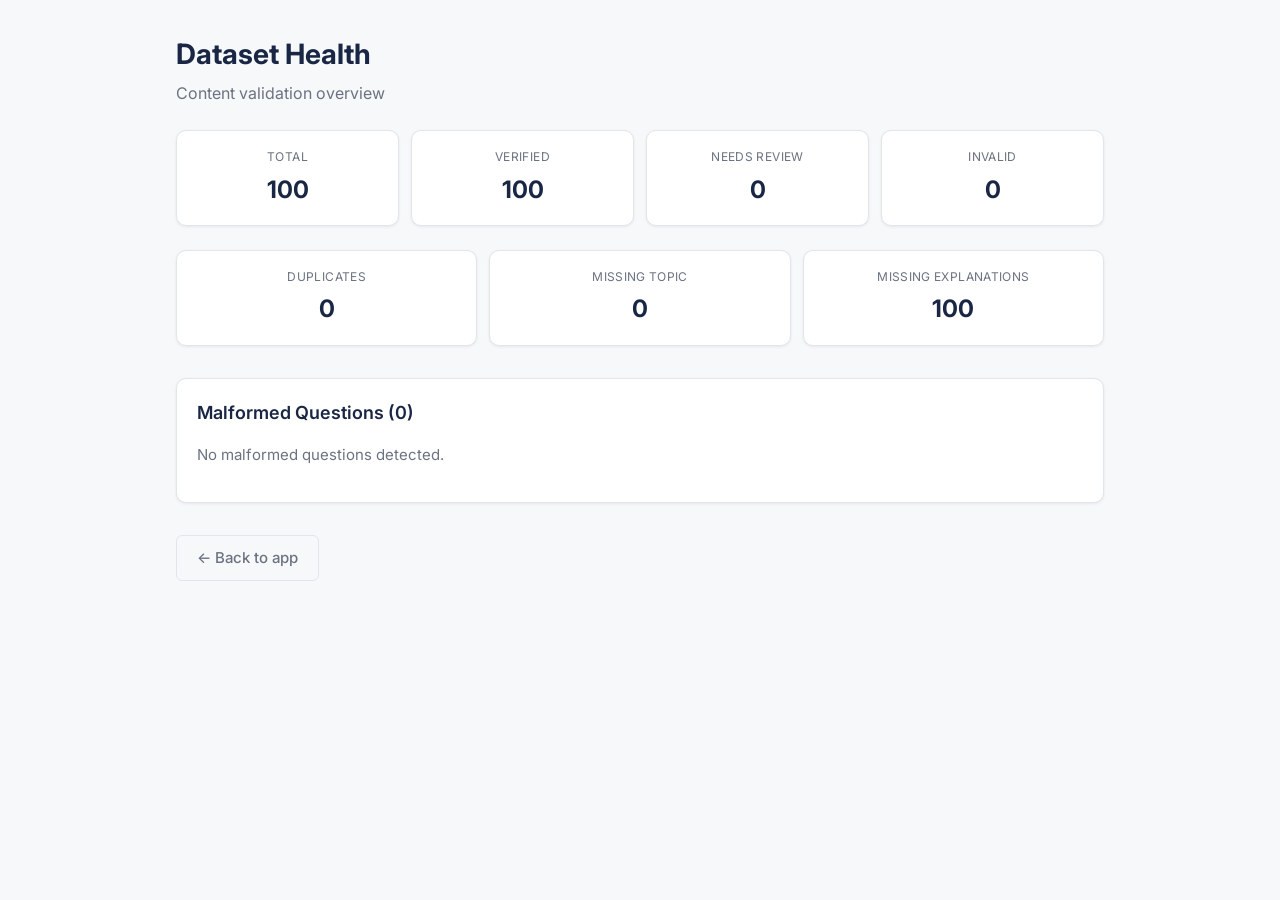
==== admin.html @ 693d5d7f "Build JKSSB PREP static preparation engine with Finance FAA dataset. Extract 100 MCQs from the scann" ====
<!DOCTYPE html>
<html lang="en">
<head>
  <meta charset="UTF-8" />
  <meta name="viewport" content="width=device-width, initial-scale=1.0" />
  <meta name="robots" content="noindex" />
  <title>Admin | JKSSB PREP</title>
  <link rel="stylesheet" href="./css/main.css" />
  <link rel="stylesheet" href="./css/components.css" />
  <link rel="stylesheet" href="./css/responsive.css" />
</head>
<body data-page="admin">
  <main class="container" id="main-content" style="padding-top:2rem;"></main>

  <script src="./js/utils.js"></script>
  <script src="./js/storage.js"></script>
  <script src="./js/data.js"></script>
  <script src="./js/ui.js"></script>
  <script src="./js/app.js"></script>
  <script src="./js/progress.js"></script>
</body>
</html>
---- css/main.css ----
/* JKSSB PREP — Main styles */
@import url('https://fonts.googleapis.com/css2?family=Inter:wght@400;500;600;700&display=swap');

:root {
  --color-primary: #1a2744;
  --color-secondary: #3b6ea8;
  --color-success: #2d7a4f;
  --color-danger: #b33a3a;
  --color-bg: #f7f8fa;
  --color-surface: #ffffff;
  --color-text: #2c2c2c;
  --color-text-muted: #6b7280;
  --color-border: #e2e5ea;
  --color-focus: #3b6ea8;
  --radius: 10px;
  --radius-sm: 6px;
  --shadow: 0 1px 3px rgba(26, 39, 68, 0.08);
  --shadow-md: 0 4px 12px rgba(26, 39, 68, 0.1);
  --font: 'Inter', system-ui, -apple-system, BlinkMacSystemFont, 'Segoe UI', sans-serif;
  --max-width: 960px;
  --nav-height: 64px;
  --bottom-nav-height: 64px;
  --transition: 0.2s ease;
}

*, *::before, *::after { box-sizing: border-box; }

html {
  font-size: 16px;
  scroll-behavior: smooth;
}

body {
  margin: 0;
  font-family: var(--font);
  background: var(--color-bg);
  color: var(--color-text);
  line-height: 1.6;
  min-height: 100vh;
  display: flex;
  flex-direction: column;
}

.container {
  width: 100%;
  max-width: var(--max-width);
  margin: 0 auto;
  padding: 0 1rem;
}

main {
  flex: 1;
  padding: 1.5rem 0 5rem;
}

a {
  color: var(--color-secondary);
  text-decoration: none;
}

a:hover { text-decoration: underline; }

a:focus-visible,
button:focus-visible,
input:focus-visible,
select:focus-visible {
  outline: 2px solid var(--color-focus);
  outline-offset: 2px;
}

.visually-hidden {
  position: absolute;
  width: 1px;
  height: 1px;
  padding: 0;
  margin: -1px;
  overflow: hidden;
  clip: rect(0, 0, 0, 0);
  border: 0;
}

/* Header */
.site-header {
  background: var(--color-surface);
  border-bottom: 1px solid var(--color-border);
  position: sticky;
  top: 0;
  z-index: 100;
}

.site-header__inner {
  display: flex;
  align-items: center;
  justify-content: space-between;
  height: var(--nav-height);
}

.brand {
  display: flex;
  align-items: center;
  gap: 0.5rem;
  font-weight: 700;
  color: var(--color-primary);
  text-decoration: none;
}

.brand:hover { text-decoration: none; }

.brand__name { font-size: 1.1rem; }

.nav-desktop {
  display: flex;
  gap: 0.25rem;
}

.nav-link {
  padding: 0.5rem 0.75rem;
  border-radius: var(--radius-sm);
  color: var(--color-text-muted);
  font-size: 0.875rem;
  font-weight: 500;
  text-decoration: none;
  min-height: 44px;
  display: inline-flex;
  align-items: center;
}

.nav-link:hover {
  background: var(--color-bg);
  color: var(--color-primary);
  text-decoration: none;
}

.nav-link--active {
  color: var(--color-primary);
  background: rgba(59, 110, 168, 0.1);
}

/* Footer */
.site-footer {
  background: var(--color-surface);
  border-top: 1px solid var(--color-border);
  padding: 1rem 0;
  margin-top: auto;
}

.site-footer__inner {
  display: flex;
  justify-content: space-between;
  align-items: center;
}

.site-footer__text {
  margin: 0;
  font-size: 0.8125rem;
  color: var(--color-text-muted);
}

.site-footer__admin {
  font-size: 0.75rem;
  color: var(--color-text-muted);
}

/* Hero */
.hero {
  text-align: center;
  padding: 2.5rem 0 2rem;
}

.hero__title {
  font-size: clamp(1.75rem, 5vw, 2.5rem);
  font-weight: 700;
  color: var(--color-primary);
  margin: 0 0 0.75rem;
  line-height: 1.2;
}

.hero__sub {
  font-size: 1.05rem;
  color: var(--color-text-muted);
  max-width: 540px;
  margin: 0 auto 1.5rem;
}

.hero__actions {
  display: flex;
  flex-wrap: wrap;
  gap: 0.75rem;
  justify-content: center;
}

/* Sections */
.page-header {
  margin-bottom: 1.5rem;
}

.page-header h1 {
  margin: 0 0 0.25rem;
  font-size: 1.75rem;
  color: var(--color-primary);
}

.page-header__sub {
  margin: 0;
  color: var(--color-text-muted);
}

.section { margin: 2rem 0; }

.section-title {
  font-size: 1.125rem;
  font-weight: 600;
  color: var(--color-primary);
  margin: 0 0 1rem;
}

.text-success { color: var(--color-success); }
.text-danger { color: var(--color-danger); }

.cta-row {
  display: flex;
  flex-wrap: wrap;
  gap: 0.75rem;
  margin-top: 1.5rem;
}

.empty-inline {
  color: var(--color-text-muted);
  font-size: 0.9375rem;
}
---- css/components.css ----
/* JKSSB PREP — Components */

.btn {
  display: inline-flex;
  align-items: center;
  justify-content: center;
  gap: 0.375rem;
  min-height: 44px;
  padding: 0.625rem 1.25rem;
  border: none;
  border-radius: var(--radius-sm);
  font-family: var(--font);
  font-size: 0.9375rem;
  font-weight: 500;
  cursor: pointer;
  text-decoration: none;
  transition: background var(--transition), transform var(--transition);
}

.btn:hover { text-decoration: none; transform: translateY(-1px); }
.btn:active { transform: translateY(0); }
.btn:disabled { opacity: 0.5; cursor: not-allowed; transform: none; }

.btn--primary {
  background: var(--color-primary);
  color: #fff;
}

.btn--primary:hover {
  background: #243660;
  color: #fff;
}

.btn--secondary {
  background: var(--color-secondary);
  color: #fff;
}

.btn--secondary:hover {
  background: #2f5a8a;
  color: #fff;
}

.btn--ghost {
  background: transparent;
  color: var(--color-text-muted);
  border: 1px solid var(--color-border);
}

.btn--ghost:hover {
  background: var(--color-bg);
  color: var(--color-primary);
}

.btn--sm {
  min-height: 36px;
  padding: 0.375rem 0.875rem;
  font-size: 0.8125rem;
}

.btn--block { width: 100%; }

.btn--icon {
  min-height: 44px;
  min-width: 44px;
  padding: 0.5rem;
  background: transparent;
  border: 1px solid var(--color-border);
  border-radius: var(--radius-sm);
  font-size: 1.25rem;
  cursor: pointer;
}

.card {
  background: var(--color-surface);
  border: 1px solid var(--color-border);
  border-radius: var(--radius);
  padding: 1.25rem;
  box-shadow: var(--shadow);
}

.card-list {
  display: flex;
  flex-direction: column;
  gap: 0.75rem;
}

.badge {
  display: inline-block;
  padding: 0.2rem 0.5rem;
  border-radius: 999px;
  font-size: 0.75rem;
  font-weight: 500;
  background: rgba(59, 110, 168, 0.12);
  color: var(--color-secondary);
}

.badge--muted {
  background: var(--color-bg);
  color: var(--color-text-muted);
}

.badge--outline {
  background: transparent;
  border: 1px solid var(--color-border);
  color: var(--color-text-muted);
}

/* Question card */
.question-card {
  background: var(--color-surface);
  border: 1px solid var(--color-border);
  border-radius: var(--radius);
  transition: box-shadow var(--transition);
}

.question-card:hover {
  box-shadow: var(--shadow-md);
}

.question-card__link {
  display: block;
  padding: 1rem 1.25rem;
  color: inherit;
  text-decoration: none;
}

.question-card__link:hover { text-decoration: none; }

.question-card__text {
  margin: 0 0 0.5rem;
  font-size: 0.9375rem;
  line-height: 1.5;
}

.question-card__meta {
  display: flex;
  flex-wrap: wrap;
  gap: 0.375rem;
}

/* Options */
.options-grid {
  display: flex;
  flex-direction: column;
  gap: 0.5rem;
  margin: 1rem 0;
}

.option-btn {
  display: flex;
  align-items: flex-start;
  gap: 0.75rem;
  width: 100%;
  min-height: 44px;
  padding: 0.75rem 1rem;
  border: 2px solid var(--color-border);
  border-radius: var(--radius-sm);
  background: var(--color-surface);
  font-family: var(--font);
  font-size: 0.9375rem;
  text-align: left;
  cursor: pointer;
  transition: border-color var(--transition), background var(--transition);
}

.option-btn:hover:not(:disabled) {
  border-color: var(--color-secondary);
  background: rgba(59, 110, 168, 0.04);
}

.option-btn--selected {
  border-color: var(--color-secondary);
  background: rgba(59, 110, 168, 0.08);
}

.option-btn--correct {
  border-color: var(--color-success);
  background: rgba(45, 122, 79, 0.08);
}

.option-btn--incorrect {
  border-color: var(--color-danger);
  background: rgba(179, 58, 58, 0.06);
}

.option-btn__id {
  flex-shrink: 0;
  width: 1.75rem;
  height: 1.75rem;
  display: flex;
  align-items: center;
  justify-content: center;
  border-radius: 50%;
  background: var(--color-bg);
  font-weight: 600;
  font-size: 0.8125rem;
}

.option-btn--correct .option-btn__id {
  background: var(--color-success);
  color: #fff;
}

.option-btn--incorrect .option-btn__id {
  background: var(--color-danger);
  color: #fff;
}

.option-btn__mark {
  margin-left: auto;
  font-weight: 700;
}

/* Feedback */
.feedback {
  padding: 1rem;
  border-radius: var(--radius-sm);
  margin-top: 0.5rem;
}

.feedback--correct {
  background: rgba(45, 122, 79, 0.1);
  border-left: 4px solid var(--color-success);
}

.feedback--incorrect {
  background: rgba(179, 58, 58, 0.08);
  border-left: 4px solid var(--color-danger);
}

.feedback__answer { font-weight: 600; }

.feedback__explanation--muted {
  color: var(--color-text-muted);
  font-style: italic;
}

/* Question panel */
.question-panel__header {
  display: flex;
  justify-content: space-between;
  align-items: center;
  margin-bottom: 1rem;
}

.question-panel__id {
  font-size: 0.8125rem;
  color: var(--color-text-muted);
  font-weight: 500;
}

.question-panel__text {
  font-size: 1rem;
  line-height: 1.65;
  white-space: pre-wrap;
}

.question-panel__actions {
  margin-top: 1rem;
}

/* Search */
.search-bar {
  display: flex;
  gap: 0.5rem;
  margin-bottom: 1.5rem;
}

.search-bar__input {
  flex: 1;
  min-height: 44px;
  padding: 0.625rem 1rem;
  border: 1px solid var(--color-border);
  border-radius: var(--radius-sm);
  font-family: var(--font);
  font-size: 1rem;
}

.results-count {
  font-size: 0.875rem;
  color: var(--color-text-muted);
  margin-bottom: 0.75rem;
}

/* Forms */
.filter-form .form-row {
  margin-bottom: 1rem;
}

.filter-form label {
  display: block;
  font-size: 0.875rem;
  font-weight: 500;
  margin-bottom: 0.375rem;
}

.filter-form select {
  width: 100%;
  min-height: 44px;
  padding: 0.5rem 0.75rem;
  border: 1px solid var(--color-border);
  border-radius: var(--radius-sm);
  font-family: var(--font);
  font-size: 0.9375rem;
  background: var(--color-surface);
}

/* Stats */
.stats-grid {
  display: grid;
  grid-template-columns: repeat(auto-fit, minmax(140px, 1fr));
  gap: 0.75rem;
  margin-bottom: 1.5rem;
}

.stat-card {
  text-align: center;
  padding: 1rem;
}

.stat-card__label {
  display: block;
  font-size: 0.75rem;
  color: var(--color-text-muted);
  text-transform: uppercase;
  letter-spacing: 0.03em;
  margin-bottom: 0.25rem;
}

.stat-card__value {
  font-size: 1.5rem;
  font-weight: 700;
  color: var(--color-primary);
}

/* Progress bar */
.progress-bar { margin-bottom: 0.5rem; }

.progress-bar__label {
  display: flex;
  justify-content: space-between;
  font-size: 0.8125rem;
  color: var(--color-text-muted);
  margin-bottom: 0.25rem;
}

.progress-bar__track {
  height: 8px;
  background: var(--color-border);
  border-radius: 999px;
  overflow: hidden;
}

.progress-bar__fill {
  height: 100%;
  background: var(--color-secondary);
  border-radius: 999px;
  transition: width 0.3s ease;
}

/* Timer */
.timer {
  font-size: 1.25rem;
  font-weight: 700;
  font-variant-numeric: tabular-nums;
  color: var(--color-primary);
  padding: 0.5rem 1rem;
  background: var(--color-bg);
  border-radius: var(--radius-sm);
}

.timer--warning { color: #b8860b; }
.timer--danger { color: var(--color-danger); animation: pulse 1s infinite; }

@keyframes pulse {
  0%, 100% { opacity: 1; }
  50% { opacity: 0.7; }
}

/* Test navigator */
.test-navigator {
  display: flex;
  flex-wrap: wrap;
  gap: 0.375rem;
}

.test-navigator__item {
  min-width: 44px;
  min-height: 44px;
  border: 1px solid var(--color-border);
  border-radius: var(--radius-sm);
  background: var(--color-surface);
  font-size: 0.8125rem;
  font-weight: 500;
  cursor: pointer;
}

.test-navigator__item--answered {
  background: rgba(59, 110, 168, 0.15);
  border-color: var(--color-secondary);
}

.test-navigator__item--current {
  background: var(--color-primary);
  color: #fff;
  border-color: var(--color-primary);
}

/* Learning loop */
.learning-loop {
  display: flex;
  flex-wrap: wrap;
  align-items: center;
  justify-content: center;
  gap: 0.5rem;
  padding: 1.5rem;
  background: var(--color-surface);
  border: 1px solid var(--color-border);
  border-radius: var(--radius);
}

.learning-loop__step {
  display: flex;
  align-items: center;
  gap: 0.375rem;
  padding: 0.5rem 0.75rem;
  background: var(--color-bg);
  border-radius: var(--radius-sm);
  font-size: 0.8125rem;
  font-weight: 500;
}

.learning-loop__step--highlight {
  background: rgba(45, 122, 79, 0.12);
  color: var(--color-success);
}

.learning-loop__num {
  width: 1.25rem;
  height: 1.25rem;
  display: flex;
  align-items: center;
  justify-content: center;
  background: var(--color-primary);
  color: #fff;
  border-radius: 50%;
  font-size: 0.6875rem;
}

.learning-loop__arrow {
  color: var(--color-text-muted);
  font-size: 0.875rem;
}

/* Empty state */
.empty-state {
  text-align: center;
  padding: 2.5rem 1.5rem;
}

.empty-state__icon {
  font-size: 2.5rem;
  margin-bottom: 0.75rem;
}

.empty-state__title {
  margin: 0 0 0.5rem;
  font-size: 1.125rem;
  color: var(--color-primary);
}

.empty-state__message {
  margin: 0 0 1.25rem;
  color: var(--color-text-muted);
  max-width: 360px;
  margin-left: auto;
  margin-right: auto;
}

/* Modal */
.modal-overlay {
  position: fixed;
  inset: 0;
  background: rgba(26, 39, 68, 0.5);
  display: flex;
  align-items: center;
  justify-content: center;
  z-index: 1000;
  padding: 1rem;
}

.modal {
  background: var(--color-surface);
  border-radius: var(--radius);
  padding: 1.5rem;
  max-width: 420px;
  width: 100%;
  box-shadow: var(--shadow-md);
}

.modal__title {
  margin: 0 0 0.75rem;
  font-size: 1.125rem;
}

.modal__actions {
  display: flex;
  gap: 0.5rem;
  justify-content: flex-end;
  margin-top: 1.25rem;
}

/* Toast */
.toast-container {
  position: fixed;
  bottom: calc(var(--bottom-nav-height) + 1rem);
  right: 1rem;
  z-index: 1100;
  display: flex;
  flex-direction: column;
  gap: 0.5rem;
}

.toast {
  padding: 0.75rem 1rem;
  border-radius: var(--radius-sm);
  background: var(--color-primary);
  color: #fff;
  font-size: 0.875rem;
  opacity: 0;
  transform: translateY(8px);
  transition: opacity 0.3s, transform 0.3s;
}

.toast--visible {
  opacity: 1;
  transform: translateY(0);
}

.toast--success { background: var(--color-success); }
.toast--warning { background: #b8860b; }

/* Continue card */
.continue-card {
  margin: 2rem 0;
}

.continue-card__inner {
  display: flex;
  align-items: center;
  justify-content: space-between;
  gap: 1rem;
  flex-wrap: wrap;
}

.continue-card__label {
  margin: 0;
  font-size: 0.875rem;
  color: var(--color-text-muted);
}

.continue-card__title {
  margin: 0.125rem 0 0;
  font-weight: 600;
}

/* Recommendations */
.recommendations-grid {
  display: grid;
  grid-template-columns: repeat(auto-fit, minmax(240px, 1fr));
  gap: 0.75rem;
}

.recommendation-card {
  padding: 1rem;
  background: var(--color-surface);
  border: 1px solid var(--color-border);
  border-radius: var(--radius);
}

.recommendation-card__title {
  margin: 0 0 0.375rem;
  font-size: 0.9375rem;
}

.recommendation-card__desc {
  margin: 0 0 0.75rem;
  font-size: 0.8125rem;
  color: var(--color-text-muted);
}

/* Topic performance */
.topic-row {
  padding: 0.75rem 0;
  border-bottom: 1px solid var(--color-border);
}

.topic-row__header {
  display: flex;
  justify-content: space-between;
  align-items: center;
  margin-bottom: 0.25rem;
}

.topic-row__badge {
  font-size: 0.75rem;
  font-weight: 500;
  padding: 0.15rem 0.5rem;
  border-radius: 999px;
}

.perf-strong .topic-row__badge {
  background: rgba(45, 122, 79, 0.12);
  color: var(--color-success);
}

.perf-improving .topic-row__badge {
  background: rgba(59, 110, 168, 0.12);
  color: var(--color-secondary);
}

.perf-needs .topic-row__badge {
  background: rgba(179, 58, 58, 0.1);
  color: var(--color-danger);
}

.topic-row__stats {
  font-size: 0.8125rem;
  color: var(--color-text-muted);
  margin-bottom: 0.375rem;
}

/* Mistakes */
.mistake-card { margin-bottom: 0.75rem; }

.mistake-card__text {
  margin: 0 0 0.5rem;
  font-size: 0.9375rem;
}

.mistake-card__answers {
  display: flex;
  gap: 1rem;
  font-size: 0.8125rem;
  margin-bottom: 0.5rem;
}

.mistake-card__meta {
  display: flex;
  align-items: center;
  gap: 0.5rem;
}

/* Mock layout */
.mock-header {
  display: flex;
  justify-content: space-between;
  align-items: center;
  margin-bottom: 1rem;
  flex-wrap: wrap;
  gap: 0.75rem;
}

.mock-layout {
  display: grid;
  grid-template-columns: 1fr;
  gap: 1rem;
}

.mock-controls {
  display: flex;
  gap: 0.5rem;
  margin-top: 1.5rem;
  flex-wrap: wrap;
}

.mock-controls .btn--primary { margin-left: auto; }

.rules-list {
  margin: 0;
  padding-left: 1.25rem;
  color: var(--color-text-muted);
  font-size: 0.9375rem;
}

.rules-list li { margin-bottom: 0.375rem; }

/* Dataset card */
.dataset-card__title {
  margin: 0 0 0.375rem;
  font-size: 1.05rem;
}

.dataset-card__meta,
.dataset-card__count {
  margin: 0 0 0.25rem;
  font-size: 0.875rem;
  color: var(--color-text-muted);
}

.dataset-card__actions {
  display: flex;
  gap: 0.5rem;
  margin-top: 0.75rem;
}

/* Progress columns */
.progress-columns {
  display: grid;
  grid-template-columns: 1fr 1fr;
  gap: 1rem;
  margin-bottom: 1.5rem;
}

.topic-list {
  list-style: none;
  margin: 0;
  padding: 0;
}

.topic-list__item {
  display: flex;
  justify-content: space-between;
  padding: 0.5rem 0;
  border-bottom: 1px solid var(--color-border);
  font-size: 0.875rem;
}

.topic-list__stat {
  color: var(--color-text-muted);
}

.test-history__row {
  display: grid;
  grid-template-columns: 2fr 1fr 1fr 1fr;
  gap: 0.5rem;
  padding: 0.625rem 0;
  border-bottom: 1px solid var(--color-border);
  color: inherit;
  text-decoration: none;
  font-size: 0.875rem;
}

.test-history__row:hover {
  background: var(--color-bg);
  text-decoration: none;
}

.malformed-list {
  margin: 0;
  padding-left: 1.25rem;
  font-size: 0.875rem;
}

.malformed-list li { margin-bottom: 0.375rem; }

.results-summary__row {
  display: flex;
  justify-content: space-between;
  padding: 0.5rem 0;
  border-bottom: 1px solid var(--color-border);
}

.results-summary__row:last-child { border-bottom: none; }
---- css/responsive.css ----
/* JKSSB PREP — Responsive */

.bottom-nav {
  display: none;
  position: fixed;
  bottom: 0;
  left: 0;
  right: 0;
  height: var(--bottom-nav-height);
  background: var(--color-surface);
  border-top: 1px solid var(--color-border);
  z-index: 100;
  padding: 0 0.25rem;
  padding-bottom: env(safe-area-inset-bottom, 0);
}

.bottom-nav__item {
  flex: 1;
  display: flex;
  flex-direction: column;
  align-items: center;
  justify-content: center;
  gap: 0.125rem;
  min-height: 44px;
  color: var(--color-text-muted);
  text-decoration: none;
  font-size: 0.625rem;
  font-weight: 500;
  padding: 0.375rem 0.125rem;
}

.bottom-nav__item:hover,
.bottom-nav__item--active {
  color: var(--color-primary);
  text-decoration: none;
}

.bottom-nav__icon {
  font-size: 1.125rem;
  line-height: 1;
}

@media (max-width: 768px) {
  .nav-desktop { display: none; }

  .bottom-nav {
    display: flex;
    align-items: stretch;
  }

  main {
    padding-bottom: calc(var(--bottom-nav-height) + 1.5rem);
  }

  .hero { padding: 1.5rem 0 1rem; }

  .hero__actions {
    flex-direction: column;
    align-items: stretch;
  }

  .hero__actions .btn { width: 100%; }

  .search-bar {
    flex-direction: column;
  }

  .search-bar__btn { width: 100%; }

  .progress-columns {
    grid-template-columns: 1fr;
  }

  .mock-controls {
    flex-direction: column;
  }

  .mock-controls .btn--primary {
    margin-left: 0;
    order: -1;
  }

  .test-history__row {
    grid-template-columns: 1fr 1fr;
    gap: 0.25rem;
  }

  .learning-loop {
    flex-direction: column;
  }

  .learning-loop__arrow {
    transform: rotate(90deg);
  }

  .stats-grid {
    grid-template-columns: repeat(2, 1fr);
  }

  .cta-row {
    flex-direction: column;
  }

  .cta-row .btn { width: 100%; }

  .toast-container {
    left: 1rem;
    right: 1rem;
  }
}

@media (min-width: 769px) {
  .mock-layout {
    grid-template-columns: 200px 1fr;
  }

  .mock-nav-slot {
    position: sticky;
    top: calc(var(--nav-height) + 1rem);
    align-self: start;
    max-height: calc(100vh - var(--nav-height) - 2rem);
    overflow-y: auto;
  }
}

@media (prefers-reduced-motion: reduce) {
  *, *::before, *::after {
    animation-duration: 0.01ms !important;
    transition-duration: 0.01ms !important;
  }
}
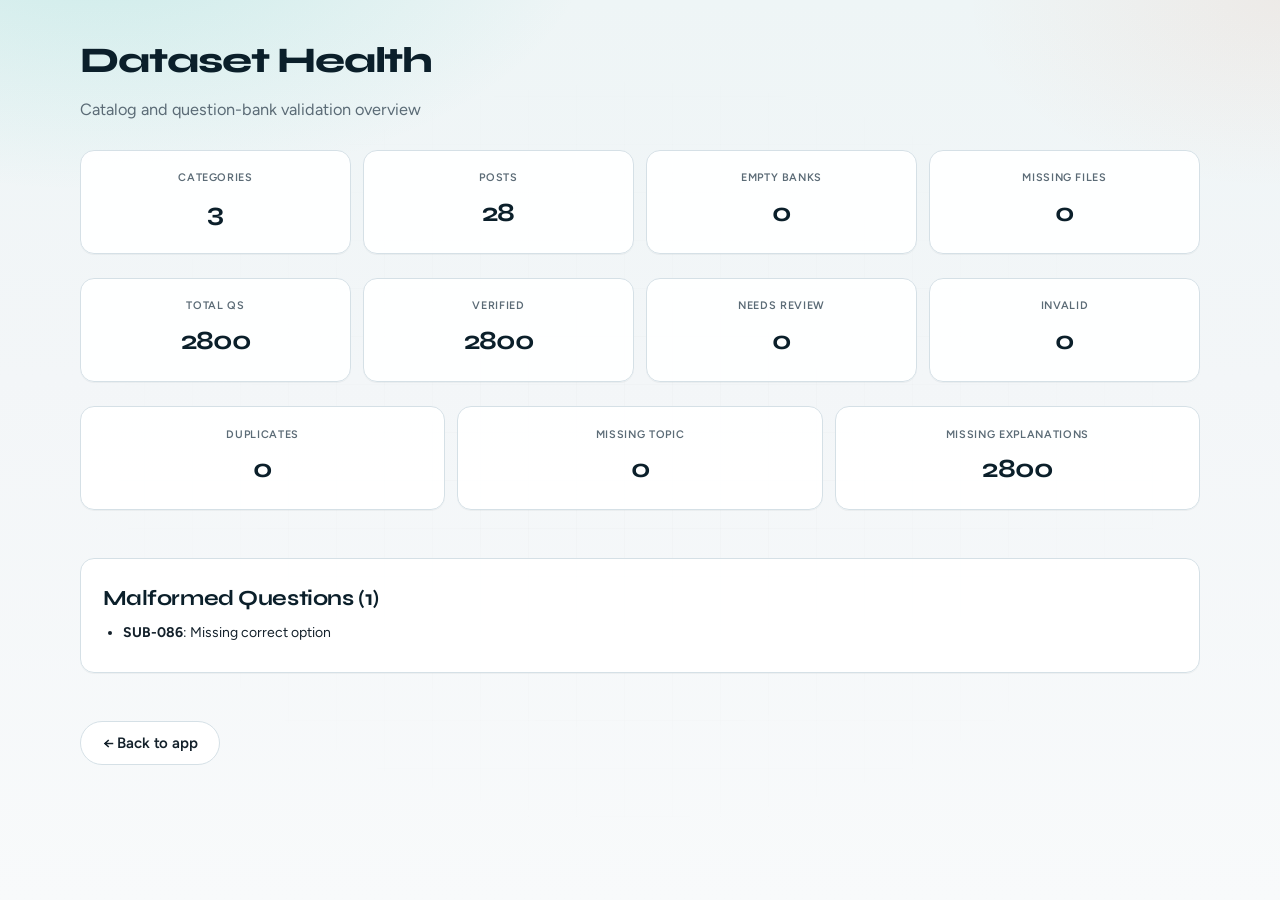
==== commit d7cb0060: "Refresh JKSSB PREP brand with a full website-grade UI. Replace the flat navy look with a teal/ink/em" ====
--- a/admin.html
+++ b/admin.html
@@ -3,6 +3,8 @@
 <head>
   <meta charset="UTF-8" />
   <meta name="viewport" content="width=device-width, initial-scale=1.0" />
+  <meta name="theme-color" content="#0b1f2a" />
+  <link rel="icon" href="./assets/logo/logo.svg" type="image/svg+xml" />
   <meta name="robots" content="noindex" />
   <title>Admin | JKSSB PREP</title>
   <link rel="stylesheet" href="./css/main.css" />
--- a/css/main.css
+++ b/css/main.css
@@ -1,26 +1,57 @@
-/* JKSSB PREP — Main styles */
-@import url('https://fonts.googleapis.com/css2?family=Inter:wght@400;500;600;700&display=swap');
+/* JKSSB PREP — Design system */
+@import url('https://fonts.googleapis.com/css2?family=Figtree:wght@400;500;600;700&family=Syne:wght@600;700;800&display=swap');
 
 :root {
-  --color-primary: #1a2744;
-  --color-secondary: #3b6ea8;
-  --color-success: #2d7a4f;
-  --color-danger: #b33a3a;
-  --color-bg: #f7f8fa;
-  --color-surface: #ffffff;
-  --color-text: #2c2c2c;
-  --color-text-muted: #6b7280;
-  --color-border: #e2e5ea;
-  --color-focus: #3b6ea8;
-  --radius: 10px;
-  --radius-sm: 6px;
-  --shadow: 0 1px 3px rgba(26, 39, 68, 0.08);
-  --shadow-md: 0 4px 12px rgba(26, 39, 68, 0.1);
-  --font: 'Inter', system-ui, -apple-system, BlinkMacSystemFont, 'Segoe UI', sans-serif;
-  --max-width: 960px;
-  --nav-height: 64px;
-  --bottom-nav-height: 64px;
+  --ink: #0b1f2a;
+  --ink-soft: #163445;
+  --lake: #0f766e;
+  --lake-bright: #14b8a6;
+  --lake-soft: rgba(15, 118, 110, 0.12);
+  --ember: #e06b3c;
+  --ember-soft: rgba(224, 107, 60, 0.14);
+  --gold: #fbbf24;
+  --success: #15803d;
+  --success-soft: rgba(21, 128, 61, 0.12);
+  --danger: #c24141;
+  --danger-soft: rgba(194, 65, 65, 0.12);
+  --mist: #f3f6f8;
+  --mist-deep: #e7eef2;
+  --paper: #ffffff;
+  --text: #14212b;
+  --muted: #5b6b76;
+  --border: #d5e0e6;
+  --focus: #0f766e;
+
+  /* aliases used across components */
+  --color-primary: var(--ink);
+  --color-primary-soft: var(--ink-soft);
+  --color-secondary: var(--lake);
+  --color-secondary-soft: var(--lake-soft);
+  --color-success: var(--success);
+  --color-success-soft: var(--success-soft);
+  --color-danger: var(--danger);
+  --color-danger-soft: var(--danger-soft);
+  --color-bg: var(--mist);
+  --color-bg-warm: var(--mist-deep);
+  --color-surface: var(--paper);
+  --color-text: var(--text);
+  --color-text-muted: var(--muted);
+  --color-border: var(--border);
+  --color-focus: var(--focus);
+
+  --font-display: 'Syne', 'Avenir Next', 'Segoe UI', sans-serif;
+  --font-body: 'Figtree', 'Avenir Next', 'Segoe UI', sans-serif;
+
+  --radius: 14px;
+  --radius-sm: 10px;
+  --radius-lg: 22px;
+  --shadow: 0 1px 0 rgba(11, 31, 42, 0.04);
+  --shadow-md: 0 18px 40px rgba(11, 31, 42, 0.08);
+  --max-width: 1120px;
+  --nav-height: 72px;
+  --bottom-nav-height: 70px;
   --transition: 0.2s ease;
+  --ease-out: cubic-bezier(0.22, 1, 0.36, 1);
 }
 
 *, *::before, *::after { box-sizing: border-box; }
@@ -32,29 +63,59 @@
 
 body {
   margin: 0;
-  font-family: var(--font);
-  background: var(--color-bg);
-  color: var(--color-text);
+  font-family: var(--font-body);
+  color: var(--text);
   line-height: 1.6;
   min-height: 100vh;
   display: flex;
   flex-direction: column;
-}
+  background:
+    radial-gradient(900px 480px at 8% -8%, rgba(20, 184, 166, 0.16), transparent 55%),
+    radial-gradient(700px 420px at 100% 0%, rgba(224, 107, 60, 0.08), transparent 45%),
+    linear-gradient(180deg, #eef5f6 0%, var(--mist) 42%, #f8fafb 100%);
+  background-attachment: fixed;
+}
+
+body::before {
+  content: '';
+  position: fixed;
+  inset: 0;
+  pointer-events: none;
+  z-index: 0;
+  opacity: 0.4;
+  background-image:
+    linear-gradient(rgba(11, 31, 42, 0.03) 1px, transparent 1px),
+    linear-gradient(90deg, rgba(11, 31, 42, 0.03) 1px, transparent 1px);
+  background-size: 48px 48px;
+  mask-image: radial-gradient(ellipse at center, black 20%, transparent 75%);
+}
+
+body > * { position: relative; z-index: 1; }
 
 .container {
   width: 100%;
   max-width: var(--max-width);
   margin: 0 auto;
-  padding: 0 1rem;
-}
-
-main {
+  padding: 0 1.35rem;
+}
+
+main.container,
+main#main-content.container {
   flex: 1;
-  padding: 1.5rem 0 5rem;
+  padding: 1.5rem 0 6rem;
+  width: 100%;
+  max-width: var(--max-width);
+  margin: 0 auto;
+}
+
+main#main-content:not(.container) {
+  flex: 1;
+  padding: 0 0 6rem;
+  width: 100%;
 }
 
 a {
-  color: var(--color-secondary);
+  color: var(--lake);
   text-decoration: none;
 }
 
@@ -64,8 +125,8 @@
 button:focus-visible,
 input:focus-visible,
 select:focus-visible {
-  outline: 2px solid var(--color-focus);
-  outline-offset: 2px;
+  outline: 2px solid var(--focus);
+  outline-offset: 3px;
 }
 
 .visually-hidden {
@@ -81,11 +142,12 @@
 
 /* Header */
 .site-header {
-  background: var(--color-surface);
-  border-bottom: 1px solid var(--color-border);
+  background: rgba(255, 255, 255, 0.86);
+  backdrop-filter: blur(16px) saturate(1.2);
+  border-bottom: 1px solid rgba(213, 224, 230, 0.9);
   position: sticky;
   top: 0;
-  z-index: 100;
+  z-index: 200;
 }
 
 .site-header__inner {
@@ -93,129 +155,252 @@
   align-items: center;
   justify-content: space-between;
   height: var(--nav-height);
+  gap: 1rem;
 }
 
 .brand {
   display: flex;
   align-items: center;
-  gap: 0.5rem;
-  font-weight: 700;
-  color: var(--color-primary);
+  gap: 0.7rem;
+  color: var(--ink);
   text-decoration: none;
 }
 
 .brand:hover { text-decoration: none; }
 
-.brand__name { font-size: 1.1rem; }
+.brand__logo {
+  width: 36px;
+  height: 36px;
+  border-radius: 10px;
+  box-shadow: 0 6px 16px rgba(15, 118, 110, 0.25);
+}
+
+.brand__name {
+  font-family: var(--font-display);
+  font-size: 1.15rem;
+  font-weight: 800;
+  letter-spacing: -0.03em;
+  line-height: 1;
+}
+
+.brand__name span {
+  display: block;
+  font-family: var(--font-body);
+  font-size: 0.68rem;
+  font-weight: 600;
+  letter-spacing: 0.14em;
+  text-transform: uppercase;
+  color: var(--lake);
+  margin-top: 0.2rem;
+}
 
 .nav-desktop {
   display: flex;
-  gap: 0.25rem;
+  gap: 0.2rem;
+  flex-wrap: wrap;
+  justify-content: flex-end;
 }
 
 .nav-link {
-  padding: 0.5rem 0.75rem;
-  border-radius: var(--radius-sm);
-  color: var(--color-text-muted);
-  font-size: 0.875rem;
-  font-weight: 500;
+  padding: 0.55rem 0.85rem;
+  border-radius: 999px;
+  color: var(--muted);
+  font-size: 0.9rem;
+  font-weight: 600;
   text-decoration: none;
   min-height: 44px;
   display: inline-flex;
   align-items: center;
+  transition: color var(--transition), background var(--transition);
 }
 
 .nav-link:hover {
-  background: var(--color-bg);
-  color: var(--color-primary);
+  background: var(--lake-soft);
+  color: var(--ink);
   text-decoration: none;
 }
 
 .nav-link--active {
-  color: var(--color-primary);
-  background: rgba(59, 110, 168, 0.1);
+  color: var(--ink);
+  background: var(--lake-soft);
 }
 
 /* Footer */
 .site-footer {
-  background: var(--color-surface);
-  border-top: 1px solid var(--color-border);
-  padding: 1rem 0;
+  border-top: 1px solid var(--border);
+  padding: 1.5rem 0;
   margin-top: auto;
+  background: rgba(255, 255, 255, 0.7);
 }
 
 .site-footer__inner {
   display: flex;
   justify-content: space-between;
   align-items: center;
+  gap: 1rem;
+  flex-wrap: wrap;
 }
 
 .site-footer__text {
   margin: 0;
-  font-size: 0.8125rem;
-  color: var(--color-text-muted);
+  font-size: 0.875rem;
+  color: var(--muted);
 }
 
 .site-footer__admin {
-  font-size: 0.75rem;
-  color: var(--color-text-muted);
-}
-
-/* Hero */
-.hero {
-  text-align: center;
-  padding: 2.5rem 0 2rem;
-}
-
-.hero__title {
-  font-size: clamp(1.75rem, 5vw, 2.5rem);
-  font-weight: 700;
-  color: var(--color-primary);
-  margin: 0 0 0.75rem;
-  line-height: 1.2;
-}
-
-.hero__sub {
+  font-size: 0.8rem;
+  color: var(--muted);
+}
+
+/* Full-bleed home hero */
+.site-hero {
+  position: relative;
+  overflow: hidden;
+  min-height: min(78vh, 640px);
+  display: flex;
+  align-items: flex-end;
+  color: #f8fafb;
+  background:
+    linear-gradient(115deg, rgba(11, 31, 42, 0.92) 0%, rgba(15, 118, 110, 0.78) 55%, rgba(224, 107, 60, 0.55) 100%),
+    radial-gradient(circle at 80% 20%, rgba(251, 191, 36, 0.35), transparent 40%);
+}
+
+.site-hero__art {
+  position: absolute;
+  inset: 0;
+  pointer-events: none;
+  opacity: 0.35;
+  background-image: url("data:image/svg+xml,%3Csvg xmlns='http://www.w3.org/2000/svg' viewBox='0 0 1200 600' preserveAspectRatio='xMidYMid slice'%3E%3Cpath fill='%23ffffff' fill-opacity='0.12' d='M0 420 L180 280 L320 360 L520 180 L720 320 L900 140 L1200 300 L1200 600 L0 600 Z'/%3E%3Cpath fill='none' stroke='%23ffffff' stroke-opacity='0.25' stroke-width='2' d='M0 450 Q300 320 600 400 T1200 280'/%3E%3C/svg%3E");
+  background-size: cover;
+  background-position: center bottom;
+  animation: heroDrift 18s ease-in-out infinite alternate;
+}
+
+.site-hero__inner {
+  position: relative;
+  z-index: 1;
+  width: 100%;
+  max-width: var(--max-width);
+  margin: 0 auto;
+  padding: 5.5rem 1.35rem 3.5rem;
+  animation: fadeRise 0.8s var(--ease-out) both;
+}
+
+.site-hero__brand {
+  font-family: var(--font-display);
+  font-weight: 800;
+  font-size: clamp(2.8rem, 9vw, 5rem);
+  letter-spacing: -0.045em;
+  line-height: 0.95;
+  margin: 0 0 1.1rem;
+  color: #fff;
+}
+
+.site-hero__brand em {
+  font-style: normal;
+  color: var(--gold);
+}
+
+.site-hero__title {
+  margin: 0 0 0.85rem;
+  max-width: 16ch;
+  font-family: var(--font-display);
+  font-size: clamp(1.35rem, 3vw, 1.9rem);
+  font-weight: 650;
+  line-height: 1.25;
+  color: rgba(248, 250, 251, 0.95);
+}
+
+.site-hero__sub {
+  margin: 0 0 1.75rem;
+  max-width: 34rem;
   font-size: 1.05rem;
-  color: var(--color-text-muted);
-  max-width: 540px;
-  margin: 0 auto 1.5rem;
-}
-
-.hero__actions {
+  color: rgba(248, 250, 251, 0.8);
+}
+
+.site-hero__actions {
   display: flex;
   flex-wrap: wrap;
   gap: 0.75rem;
-  justify-content: center;
-}
-
-/* Sections */
+}
+
+.site-hero .btn--primary {
+  background: #fff;
+  color: var(--ink);
+  box-shadow: none;
+}
+
+.site-hero .btn--primary:hover {
+  background: #eef5f6;
+  color: var(--ink);
+}
+
+.site-hero .btn--secondary {
+  background: rgba(255, 255, 255, 0.12);
+  border: 1px solid rgba(255, 255, 255, 0.4);
+  color: #fff;
+}
+
+.site-hero .btn--secondary:hover {
+  background: rgba(255, 255, 255, 0.2);
+  color: #fff;
+}
+
+.site-hero .btn--ghost {
+  color: #fff;
+  border-color: rgba(255, 255, 255, 0.35);
+  background: transparent;
+}
+
+.site-hero .btn--ghost:hover {
+  background: rgba(255, 255, 255, 0.1);
+  color: #fff;
+}
+
+/* Page chrome */
 .page-header {
-  margin-bottom: 1.5rem;
+  margin-bottom: 1.75rem;
+  animation: fadeRise 0.5s var(--ease-out) both;
 }
 
 .page-header h1 {
-  margin: 0 0 0.25rem;
-  font-size: 1.75rem;
-  color: var(--color-primary);
+  margin: 0 0 0.4rem;
+  font-family: var(--font-display);
+  font-size: clamp(1.7rem, 3vw, 2.25rem);
+  font-weight: 750;
+  letter-spacing: -0.03em;
+  color: var(--ink);
 }
 
 .page-header__sub {
   margin: 0;
-  color: var(--color-text-muted);
-}
-
-.section { margin: 2rem 0; }
+  color: var(--muted);
+  font-size: 1.02rem;
+  max-width: 40rem;
+}
+
+.section {
+  margin: 3rem 0;
+  animation: fadeRise 0.55s var(--ease-out) both;
+}
 
 .section-title {
-  font-size: 1.125rem;
-  font-weight: 600;
-  color: var(--color-primary);
-  margin: 0 0 1rem;
-}
-
-.text-success { color: var(--color-success); }
-.text-danger { color: var(--color-danger); }
+  font-family: var(--font-display);
+  font-size: 1.35rem;
+  font-weight: 700;
+  color: var(--ink);
+  margin: 0 0 0.35rem;
+  letter-spacing: -0.02em;
+}
+
+.section-lead {
+  margin: 0 0 1.35rem;
+  color: var(--muted);
+  max-width: 40rem;
+}
+
+.text-success { color: var(--success); }
+.text-danger { color: var(--danger); }
 
 .cta-row {
   display: flex;
@@ -225,6 +410,48 @@
 }
 
 .empty-inline {
-  color: var(--color-text-muted);
+  color: var(--muted);
   font-size: 0.9375rem;
 }
+
+.post-context {
+  display: flex;
+  flex-wrap: wrap;
+  align-items: center;
+  gap: 0.75rem;
+  margin-bottom: 1.25rem;
+  padding: 0.9rem 1.1rem;
+  background: rgba(255, 255, 255, 0.88);
+  border: 1px solid var(--border);
+  border-radius: var(--radius);
+}
+
+.post-context__label {
+  font-size: 0.75rem;
+  font-weight: 700;
+  letter-spacing: 0.06em;
+  text-transform: uppercase;
+  color: var(--muted);
+}
+
+.post-context__name {
+  font-weight: 700;
+  color: var(--ink);
+}
+
+@keyframes fadeRise {
+  from { opacity: 0; transform: translateY(12px); }
+  to { opacity: 1; transform: translateY(0); }
+}
+
+@keyframes heroDrift {
+  from { transform: scale(1) translateY(0); }
+  to { transform: scale(1.04) translateY(-8px); }
+}
+
+@media (prefers-reduced-motion: reduce) {
+  .site-hero__inner,
+  .page-header,
+  .section { animation: none; }
+  .site-hero__art { animation: none; }
+}
--- a/css/components.css
+++ b/css/components.css
@@ -1,81 +1,142 @@
-/* JKSSB PREP — Components */
+/* JKSSB PREP — Components (design system: main.css tokens) */
+
+/* ── Buttons ─────────────────────────────────────────────── */
 
 .btn {
   display: inline-flex;
   align-items: center;
   justify-content: center;
-  gap: 0.375rem;
+  gap: 0.45rem;
   min-height: 44px;
-  padding: 0.625rem 1.25rem;
-  border: none;
+  padding: 0.65rem 1.35rem;
+  border: 1px solid transparent;
   border-radius: var(--radius-sm);
-  font-family: var(--font);
+  font-family: var(--font-body);
   font-size: 0.9375rem;
-  font-weight: 500;
+  font-weight: 600;
+  line-height: 1.2;
   cursor: pointer;
   text-decoration: none;
-  transition: background var(--transition), transform var(--transition);
-}
-
-.btn:hover { text-decoration: none; transform: translateY(-1px); }
-.btn:active { transform: translateY(0); }
-.btn:disabled { opacity: 0.5; cursor: not-allowed; transform: none; }
+  white-space: nowrap;
+  transition:
+    background var(--transition),
+    border-color var(--transition),
+    color var(--transition),
+    transform var(--transition),
+    box-shadow var(--transition);
+}
+
+.btn:hover { text-decoration: none; }
+.btn:active:not(:disabled) { transform: scale(0.98); }
+.btn:disabled {
+  opacity: 0.48;
+  cursor: not-allowed;
+  transform: none;
+}
 
 .btn--primary {
-  background: var(--color-primary);
-  color: #fff;
-}
-
-.btn--primary:hover {
-  background: #243660;
+  background: var(--ember);
+  color: #fff;
+  border-color: var(--ember);
+  box-shadow: 0 12px 28px rgba(224, 107, 60, 0.28);
+}
+
+.btn--primary:hover:not(:disabled) {
+  background: #c95a30;
+  border-color: #c95a30;
+  color: #fff;
+}
+
+.btn--ember {
+  background: var(--ember);
+  color: #fff;
+  border-color: var(--ember);
+  box-shadow: 0 12px 28px rgba(224, 107, 60, 0.28);
+}
+
+.btn--ember:hover:not(:disabled) {
+  background: #c95a30;
+  color: #fff;
+}
+
+.btn--ink {
+  background: var(--ink);
+  color: #fff;
+  border-color: var(--ink);
+}
+
+.btn--ink:hover:not(:disabled) {
+  background: var(--ink-soft);
   color: #fff;
 }
 
 .btn--secondary {
-  background: var(--color-secondary);
-  color: #fff;
-}
-
-.btn--secondary:hover {
-  background: #2f5a8a;
+  background: var(--lake);
+  color: #fff;
+  border-color: var(--lake);
+}
+
+.btn--secondary:hover:not(:disabled) {
+  background: #0d655e;
+  border-color: #0d655e;
   color: #fff;
 }
 
 .btn--ghost {
-  background: transparent;
-  color: var(--color-text-muted);
-  border: 1px solid var(--color-border);
-}
-
-.btn--ghost:hover {
-  background: var(--color-bg);
-  color: var(--color-primary);
+  background: var(--paper);
+  color: var(--text);
+  border-color: var(--border);
+}
+
+.btn--ghost:hover:not(:disabled) {
+  background: var(--mist);
+  border-color: var(--lake);
+  color: var(--ink);
 }
 
 .btn--sm {
   min-height: 36px;
-  padding: 0.375rem 0.875rem;
+  padding: 0.4rem 0.95rem;
   font-size: 0.8125rem;
 }
 
 .btn--block { width: 100%; }
 
-.btn--icon {
+.btn--icon,
+.bookmark-btn {
   min-height: 44px;
   min-width: 44px;
   padding: 0.5rem;
-  background: transparent;
-  border: 1px solid var(--color-border);
+  background: var(--paper);
+  border: 1px solid var(--border);
   border-radius: var(--radius-sm);
-  font-size: 1.25rem;
+  font-size: 1.15rem;
+  line-height: 1;
+  color: var(--muted);
   cursor: pointer;
-}
+  transition: background var(--transition), border-color var(--transition), color var(--transition);
+}
+
+.btn--icon:hover:not(:disabled),
+.bookmark-btn:hover:not(:disabled) {
+  border-color: var(--gold);
+  color: var(--ember);
+  background: var(--ember-soft);
+}
+
+.bookmark-btn[aria-pressed="true"] {
+  border-color: var(--gold);
+  color: var(--ember);
+  background: var(--ember-soft);
+}
+
+/* ── Cards & lists ───────────────────────────────────────── */
 
 .card {
-  background: var(--color-surface);
-  border: 1px solid var(--color-border);
+  background: var(--paper);
+  border: 1px solid var(--border);
   border-radius: var(--radius);
-  padding: 1.25rem;
+  padding: 1.35rem;
   box-shadow: var(--shadow);
 }
 
@@ -85,205 +146,741 @@
   gap: 0.75rem;
 }
 
+.muted { color: var(--muted); }
+
+/* ── Badges & chips ──────────────────────────────────────── */
+
 .badge {
-  display: inline-block;
-  padding: 0.2rem 0.5rem;
+  display: inline-flex;
+  align-items: center;
+  padding: 0.22rem 0.6rem;
   border-radius: 999px;
-  font-size: 0.75rem;
-  font-weight: 500;
-  background: rgba(59, 110, 168, 0.12);
-  color: var(--color-secondary);
+  font-size: 0.72rem;
+  font-weight: 600;
+  letter-spacing: 0.02em;
+  background: var(--lake-soft);
+  color: var(--lake);
 }
 
 .badge--muted {
-  background: var(--color-bg);
-  color: var(--color-text-muted);
+  background: rgba(11, 31, 42, 0.06);
+  color: var(--muted);
 }
 
 .badge--outline {
   background: transparent;
-  border: 1px solid var(--color-border);
-  color: var(--color-text-muted);
-}
-
-/* Question card */
-.question-card {
-  background: var(--color-surface);
-  border: 1px solid var(--color-border);
+  border: 1px solid var(--border);
+  color: var(--muted);
+}
+
+.chip,
+.filter-chip {
+  min-height: 40px;
+  padding: 0.4rem 0.95rem;
+  border: 1px solid var(--border);
+  border-radius: 999px;
+  background: var(--paper);
+  color: var(--muted);
+  font-family: var(--font-body);
+  font-size: 0.8125rem;
+  font-weight: 600;
+  cursor: pointer;
+  transition: background var(--transition), border-color var(--transition), color var(--transition);
+}
+
+.chip:hover:not(:disabled),
+.filter-chip:hover:not(:disabled) {
+  border-color: var(--lake);
+  color: var(--ink);
+}
+
+.chip--active,
+.filter-chip--active {
+  background: var(--ink);
+  border-color: var(--ink);
+  color: #fff;
+}
+
+.filter-chip:disabled {
+  cursor: default;
+  opacity: 1;
+}
+
+/* ── Home hero (index) ───────────────────────────────────── */
+
+.hero {
+  position: relative;
+  margin: -1.5rem -1.35rem 2.5rem;
+  padding: 3.5rem 1.35rem 2.75rem;
+  color: #f8fafb;
+  overflow: hidden;
+  background:
+    linear-gradient(125deg, rgba(11, 31, 42, 0.94) 0%, rgba(15, 118, 110, 0.82) 52%, rgba(224, 107, 60, 0.5) 100%);
+}
+
+.hero::before {
+  content: '';
+  position: absolute;
+  inset: 0;
+  pointer-events: none;
+  opacity: 0.3;
+  background-image: url("data:image/svg+xml,%3Csvg xmlns='http://www.w3.org/2000/svg' viewBox='0 0 1200 400'%3E%3Cpath fill='%23ffffff' fill-opacity='0.1' d='M0 280 L200 180 L400 240 L600 120 L800 220 L1000 100 L1200 200 L1200 400 L0 400 Z'/%3E%3C/svg%3E");
+  background-size: cover;
+  background-position: center bottom;
+}
+
+.hero__brand,
+.hero__title,
+.hero__sub,
+.hero__actions {
+  position: relative;
+  z-index: 1;
+}
+
+.hero__brand {
+  margin: 0 0 0.85rem;
+  font-family: var(--font-display);
+  font-size: clamp(2rem, 6vw, 3.25rem);
+  font-weight: 800;
+  letter-spacing: -0.04em;
+  line-height: 1;
+  color: #fff;
+}
+
+.hero__title {
+  margin: 0 0 0.75rem;
+  max-width: 18ch;
+  font-family: var(--font-display);
+  font-size: clamp(1.25rem, 3vw, 1.75rem);
+  font-weight: 650;
+  line-height: 1.25;
+  color: rgba(248, 250, 251, 0.96);
+}
+
+.hero__sub {
+  margin: 0 0 1.65rem;
+  max-width: 36rem;
+  font-size: 1.02rem;
+  color: rgba(248, 250, 251, 0.78);
+}
+
+.hero__actions {
+  display: flex;
+  flex-wrap: wrap;
+  gap: 0.75rem;
+}
+
+.hero .btn--primary {
+  background: #fff;
+  color: var(--ink);
+  border-color: #fff;
+  box-shadow: none;
+}
+
+.hero .btn--primary:hover:not(:disabled) {
+  background: var(--mist);
+  color: var(--ink);
+}
+
+.hero .btn--secondary {
+  background: rgba(255, 255, 255, 0.14);
+  border-color: rgba(255, 255, 255, 0.38);
+  color: #fff;
+}
+
+.hero .btn--secondary:hover:not(:disabled) {
+  background: rgba(255, 255, 255, 0.22);
+  color: #fff;
+}
+
+.hero .btn--ghost {
+  color: #fff;
+  border-color: rgba(255, 255, 255, 0.35);
+  background: transparent;
+}
+
+.hero .btn--ghost:hover:not(:disabled) {
+  background: rgba(255, 255, 255, 0.1);
+  color: #fff;
+}
+
+/* Legacy hero-stage alias */
+.hero-stage {
+  padding: 3.5rem 0 2.75rem;
+  margin-bottom: 0.5rem;
+  color: #f8fafb;
+  background:
+    linear-gradient(125deg, rgba(11, 31, 42, 0.94) 0%, rgba(15, 118, 110, 0.82) 52%, rgba(224, 107, 60, 0.5) 100%);
+}
+
+.hero-stage__inner { max-width: var(--max-width); margin: 0 auto; padding: 0 1.35rem; }
+
+.hero-stage__brand {
+  font-family: var(--font-display);
+  font-size: clamp(1.75rem, 4vw, 2.35rem);
+  font-weight: 800;
+  letter-spacing: -0.03em;
+  margin: 0 0 1rem;
+  color: #fff;
+}
+
+.hero-stage__title {
+  font-family: var(--font-display);
+  font-size: clamp(1.35rem, 3vw, 1.85rem);
+  font-weight: 650;
+  margin: 0 0 0.75rem;
+  color: rgba(255, 255, 255, 0.95);
+  max-width: 18ch;
+}
+
+.hero-stage__sub {
+  margin: 0 0 1.75rem;
+  max-width: 38rem;
+  color: rgba(248, 250, 251, 0.82);
+  font-size: 1.05rem;
+}
+
+.hero-stage__actions {
+  display: flex;
+  flex-wrap: wrap;
+  gap: 0.75rem;
+}
+
+.hero-stage .btn--primary {
+  background: #fff;
+  color: var(--ink);
+  border-color: #fff;
+}
+
+.hero-stage .btn--secondary {
+  background: rgba(255, 255, 255, 0.14);
+  border: 1px solid rgba(255, 255, 255, 0.35);
+  color: #fff;
+}
+
+.hero-stage .btn--ghost {
+  color: #fff;
+  border-color: rgba(255, 255, 255, 0.35);
+  background: transparent;
+}
+
+/* ── Site sections & continue ──────────────────────────────── */
+
+.site-section {
+  margin: 2.5rem 0;
+}
+
+.continue-strip {
+  display: flex;
+  align-items: center;
+  justify-content: space-between;
+  gap: 1rem;
+  flex-wrap: wrap;
+  padding: 1.35rem 1.5rem;
+  background: var(--paper);
+  border: 1px solid var(--border);
+  border-radius: var(--radius-lg);
+  box-shadow: var(--shadow);
+}
+
+.continue-strip__label {
+  margin: 0;
+  font-size: 0.75rem;
+  text-transform: uppercase;
+  letter-spacing: 0.08em;
+  color: var(--lake);
+  font-weight: 700;
+}
+
+.continue-strip__title {
+  margin: 0.25rem 0 0;
+  font-family: var(--font-display);
+  font-size: 1.2rem;
+  font-weight: 700;
+  letter-spacing: -0.02em;
+  color: var(--ink);
+}
+
+.continue-band {
+  background: var(--paper);
+  border: 1px solid var(--border);
+  border-radius: var(--radius-lg);
+  padding: 1.35rem 1.5rem;
+  box-shadow: var(--shadow);
+}
+
+.continue-band__inner {
+  display: flex;
+  align-items: center;
+  justify-content: space-between;
+  gap: 1rem;
+  flex-wrap: wrap;
+}
+
+.continue-band__label {
+  margin: 0;
+  font-size: 0.75rem;
+  text-transform: uppercase;
+  letter-spacing: 0.08em;
+  color: var(--lake);
+  font-weight: 700;
+}
+
+.continue-band__title {
+  margin: 0.25rem 0 0;
+  font-family: var(--font-display);
+  font-size: 1.2rem;
+  font-weight: 700;
+  color: var(--ink);
+}
+
+/* ── Category grid ─────────────────────────────────────────── */
+
+.category-grid {
+  display: grid;
+  grid-template-columns: repeat(auto-fit, minmax(240px, 1fr));
+  gap: 1rem;
+}
+
+.category-tile {
+  display: block;
+  padding: 1.4rem 1.35rem;
+  background: var(--paper);
+  border: 1px solid var(--border);
   border-radius: var(--radius);
-  transition: box-shadow var(--transition);
-}
-
-.question-card:hover {
-  box-shadow: var(--shadow-md);
-}
-
-.question-card__link {
-  display: block;
-  padding: 1rem 1.25rem;
   color: inherit;
   text-decoration: none;
-}
-
-.question-card__link:hover { text-decoration: none; }
-
-.question-card__text {
-  margin: 0 0 0.5rem;
-  font-size: 0.9375rem;
-  line-height: 1.5;
-}
-
-.question-card__meta {
+  transition:
+    border-color var(--transition),
+    box-shadow var(--transition),
+    transform var(--transition);
+}
+
+.category-tile:hover {
+  text-decoration: none;
+  border-color: var(--lake-bright);
+  box-shadow: var(--shadow-md);
+  transform: translateY(-2px);
+}
+
+.category-tile__icon {
+  display: inline-flex;
+  align-items: center;
+  justify-content: center;
+  min-width: 2.5rem;
+  min-height: 2.5rem;
+  padding: 0 0.55rem;
+  border-radius: 12px;
+  background: var(--lake-soft);
+  color: var(--lake);
+  font-size: 0.72rem;
+  font-weight: 700;
+  letter-spacing: 0.05em;
+  text-transform: uppercase;
+}
+
+.category-tile__title {
+  margin: 0.85rem 0 0.35rem;
+  font-family: var(--font-display);
+  font-size: 1.2rem;
+  font-weight: 700;
+  letter-spacing: -0.02em;
+  color: var(--ink);
+}
+
+.category-tile__meta {
+  margin: 0;
+  font-size: 0.875rem;
+  color: var(--muted);
+}
+
+/* ── Browse ────────────────────────────────────────────────── */
+
+.browse-tabs {
   display: flex;
   flex-wrap: wrap;
-  gap: 0.375rem;
-}
-
-/* Options */
-.options-grid {
+  gap: 0.5rem;
+  margin-bottom: 1.75rem;
+}
+
+.browse-tab {
+  min-height: 44px;
+  padding: 0.55rem 1.1rem;
+  border: 1px solid var(--border);
+  border-radius: 999px;
+  background: var(--paper);
+  color: var(--muted);
+  font-family: var(--font-body);
+  font-size: 0.875rem;
+  font-weight: 600;
+  cursor: pointer;
+  transition: background var(--transition), color var(--transition), border-color var(--transition);
+}
+
+.browse-tab:hover {
+  color: var(--ink);
+  border-color: var(--lake);
+  background: var(--lake-soft);
+}
+
+.browse-tab--active {
+  background: var(--ink);
+  border-color: var(--ink);
+  color: #fff;
+}
+
+.browse-section {
+  margin-bottom: 2.5rem;
+  scroll-margin-top: calc(var(--nav-height) + 1rem);
+}
+
+.browse-section__head {
+  display: flex;
+  gap: 0.85rem;
+  align-items: center;
+  margin-bottom: 0.85rem;
+}
+
+.browse-section__badge {
+  display: inline-flex;
+  align-items: center;
+  justify-content: center;
+  min-width: 2.75rem;
+  min-height: 2.75rem;
+  border-radius: 12px;
+  background: var(--ink);
+  color: #fff;
+  font-size: 0.68rem;
+  font-weight: 700;
+  letter-spacing: 0.05em;
+}
+
+.browse-section__title {
+  font-family: var(--font-display);
+  margin: 0;
+  font-size: 1.4rem;
+  font-weight: 700;
+  letter-spacing: -0.02em;
+  color: var(--ink);
+}
+
+.browse-section__meta {
+  margin: 0.15rem 0 0;
+  color: var(--muted);
+  font-size: 0.875rem;
+}
+
+.post-list {
   display: flex;
   flex-direction: column;
+  border: 1px solid var(--border);
+  border-radius: var(--radius);
+  overflow: hidden;
+  background: var(--paper);
+}
+
+.post-row {
+  display: flex;
+  justify-content: space-between;
+  gap: 1rem;
+  align-items: center;
+  padding: 1rem 1.15rem;
+  min-height: 56px;
+  border-bottom: 1px solid var(--border);
+  color: inherit;
+  text-decoration: none;
+  transition: background var(--transition);
+}
+
+.post-row:last-child { border-bottom: none; }
+
+.post-row:hover {
+  background: var(--lake-soft);
+  text-decoration: none;
+}
+
+.post-row__name {
+  font-weight: 600;
+  color: var(--ink);
+}
+
+.post-row__count {
+  color: var(--muted);
+  font-size: 0.875rem;
+  white-space: nowrap;
+}
+
+.post-item {
+  display: flex;
+  align-items: center;
+  justify-content: space-between;
+  gap: 1rem;
+  padding: 1rem 1.2rem;
+  background: var(--paper);
+  border: 1px solid var(--border);
+  border-radius: var(--radius);
+  color: inherit;
+  text-decoration: none;
+  min-height: 64px;
+  transition: border-color var(--transition), box-shadow var(--transition);
+}
+
+.post-item:hover {
+  text-decoration: none;
+  border-color: var(--lake);
+  box-shadow: var(--shadow);
+}
+
+.post-item__name {
+  margin: 0;
+  font-weight: 600;
+  color: var(--ink);
+  font-size: 1rem;
+}
+
+.post-item__meta {
+  margin: 0.2rem 0 0;
+  font-size: 0.8125rem;
+  color: var(--muted);
+}
+
+.post-item__count {
+  flex-shrink: 0;
+  font-size: 0.8125rem;
+  font-weight: 600;
+  color: var(--lake);
+  white-space: nowrap;
+}
+
+/* ── Post hub & page chrome ────────────────────────────────── */
+
+.crumb {
+  display: flex;
+  flex-wrap: wrap;
+  gap: 0.4rem;
+  align-items: center;
+  font-size: 0.875rem;
+  color: var(--muted);
+  margin-bottom: 1rem;
+}
+
+.crumb a {
+  color: var(--lake);
+  text-decoration: none;
+}
+
+.crumb a:hover { text-decoration: underline; }
+
+.eyebrow {
+  text-transform: uppercase;
+  letter-spacing: 0.08em;
+  font-size: 0.72rem;
+  color: var(--lake);
+  font-weight: 700;
+  margin: 0 0 0.35rem;
+}
+
+.post-actions {
+  display: flex;
+  flex-wrap: wrap;
+  gap: 0.75rem;
+  margin: 1.25rem 0 1.75rem;
+}
+
+.post-guide .path-list {
+  margin-top: 0.5rem;
+}
+
+.path-list {
+  margin: 0;
+  padding-left: 1.25rem;
+  color: var(--muted);
+  line-height: 1.7;
+}
+
+.path-list li { margin-bottom: 0.45rem; }
+
+.post-hub { margin-top: 0.5rem; }
+
+.post-hub__stats {
+  display: grid;
+  grid-template-columns: repeat(auto-fit, minmax(120px, 1fr));
+  gap: 0.75rem;
+  margin: 1.25rem 0 0.5rem;
+}
+
+.post-hub__stat {
+  padding: 0.9rem 1rem;
+  background: var(--paper);
+  border: 1px solid var(--border);
+  border-radius: var(--radius-sm);
+  text-align: center;
+}
+
+.post-hub__stat-value {
+  display: block;
+  font-family: var(--font-display);
+  font-size: 1.5rem;
+  font-weight: 700;
+  color: var(--ink);
+  line-height: 1.2;
+}
+
+.post-hub__stat-label {
+  display: block;
+  font-size: 0.68rem;
+  text-transform: uppercase;
+  letter-spacing: 0.06em;
+  color: var(--muted);
+  margin-top: 0.25rem;
+  font-weight: 600;
+}
+
+.post-hub__actions {
+  display: grid;
+  grid-template-columns: repeat(auto-fit, minmax(180px, 1fr));
+  gap: 0.75rem;
+  margin: 1.5rem 0;
+}
+
+.post-hub__action {
+  display: flex;
+  flex-direction: column;
+  align-items: flex-start;
+  gap: 0.35rem;
+  padding: 1.15rem 1.2rem;
+  background: var(--paper);
+  border: 1px solid var(--border);
+  border-radius: var(--radius);
+  color: inherit;
+  text-decoration: none;
+  min-height: 96px;
+  transition: border-color var(--transition), box-shadow var(--transition), transform var(--transition);
+}
+
+.post-hub__action:hover {
+  text-decoration: none;
+  border-color: var(--lake);
+  box-shadow: var(--shadow-md);
+  transform: translateY(-2px);
+}
+
+.post-hub__action-title {
+  font-family: var(--font-display);
+  font-size: 1.1rem;
+  font-weight: 700;
+  color: var(--ink);
+}
+
+.post-hub__action-desc {
+  margin: 0;
+  font-size: 0.875rem;
+  color: var(--muted);
+}
+
+/* ── Learning loop ─────────────────────────────────────────── */
+
+.learning-loop {
+  display: flex;
+  flex-wrap: wrap;
+  align-items: center;
+  gap: 0.5rem 0.75rem;
+  padding: 1rem 1.15rem;
+  background: var(--paper);
+  border: 1px solid var(--border);
+  border-radius: var(--radius);
+}
+
+.learning-loop__step {
+  display: flex;
+  align-items: center;
   gap: 0.5rem;
-  margin: 1rem 0;
-}
-
-.option-btn {
-  display: flex;
-  align-items: flex-start;
-  gap: 0.75rem;
-  width: 100%;
-  min-height: 44px;
-  padding: 0.75rem 1rem;
-  border: 2px solid var(--color-border);
-  border-radius: var(--radius-sm);
-  background: var(--color-surface);
-  font-family: var(--font);
-  font-size: 0.9375rem;
-  text-align: left;
-  cursor: pointer;
-  transition: border-color var(--transition), background var(--transition);
-}
-
-.option-btn:hover:not(:disabled) {
-  border-color: var(--color-secondary);
-  background: rgba(59, 110, 168, 0.04);
-}
-
-.option-btn--selected {
-  border-color: var(--color-secondary);
-  background: rgba(59, 110, 168, 0.08);
-}
-
-.option-btn--correct {
-  border-color: var(--color-success);
-  background: rgba(45, 122, 79, 0.08);
-}
-
-.option-btn--incorrect {
-  border-color: var(--color-danger);
-  background: rgba(179, 58, 58, 0.06);
-}
-
-.option-btn__id {
+  font-size: 0.9rem;
+  font-weight: 500;
+  color: var(--text);
+}
+
+.learning-loop__num {
+  width: 1.65rem;
+  height: 1.65rem;
+  display: flex;
+  align-items: center;
+  justify-content: center;
+  background: var(--ink);
+  color: #fff;
+  border-radius: 50%;
+  font-size: 0.68rem;
+  font-weight: 700;
   flex-shrink: 0;
-  width: 1.75rem;
-  height: 1.75rem;
-  display: flex;
-  align-items: center;
-  justify-content: center;
-  border-radius: 50%;
-  background: var(--color-bg);
+}
+
+.learning-loop__step--highlight {
+  color: var(--success);
   font-weight: 600;
-  font-size: 0.8125rem;
-}
-
-.option-btn--correct .option-btn__id {
-  background: var(--color-success);
-  color: #fff;
-}
-
-.option-btn--incorrect .option-btn__id {
-  background: var(--color-danger);
-  color: #fff;
-}
-
-.option-btn__mark {
-  margin-left: auto;
-  font-weight: 700;
-}
-
-/* Feedback */
-.feedback {
-  padding: 1rem;
-  border-radius: var(--radius-sm);
-  margin-top: 0.5rem;
-}
-
-.feedback--correct {
-  background: rgba(45, 122, 79, 0.1);
-  border-left: 4px solid var(--color-success);
-}
-
-.feedback--incorrect {
-  background: rgba(179, 58, 58, 0.08);
-  border-left: 4px solid var(--color-danger);
-}
-
-.feedback__answer { font-weight: 600; }
-
-.feedback__explanation--muted {
-  color: var(--color-text-muted);
-  font-style: italic;
-}
-
-/* Question panel */
-.question-panel__header {
-  display: flex;
-  justify-content: space-between;
-  align-items: center;
+}
+
+.learning-loop__step--highlight .learning-loop__num {
+  background: var(--success);
+}
+
+.learning-loop__arrow {
+  color: var(--muted);
+  font-size: 0.85rem;
+  opacity: 0.65;
+}
+
+/* ── Search ────────────────────────────────────────────────── */
+
+.search-bar {
+  display: flex;
+  gap: 0.5rem;
   margin-bottom: 1rem;
-}
-
-.question-panel__id {
-  font-size: 0.8125rem;
-  color: var(--color-text-muted);
-  font-weight: 500;
-}
-
-.question-panel__text {
-  font-size: 1rem;
-  line-height: 1.65;
-  white-space: pre-wrap;
-}
-
-.question-panel__actions {
-  margin-top: 1rem;
-}
-
-/* Search */
-.search-bar {
-  display: flex;
-  gap: 0.5rem;
-  margin-bottom: 1.5rem;
 }
 
 .search-bar__input {
   flex: 1;
-  min-height: 44px;
-  padding: 0.625rem 1rem;
-  border: 1px solid var(--color-border);
+  min-height: 48px;
+  padding: 0.7rem 1rem;
+  border: 1px solid var(--border);
   border-radius: var(--radius-sm);
-  font-family: var(--font);
+  font-family: var(--font-body);
   font-size: 1rem;
-}
+  background: var(--paper);
+  color: var(--text);
+  transition: border-color var(--transition), box-shadow var(--transition);
+}
+
+.search-bar__input:focus {
+  outline: none;
+  border-color: var(--lake);
+  box-shadow: 0 0 0 3px var(--lake-soft);
+}
+
+.search-scope {
+  display: flex;
+  flex-wrap: wrap;
+  align-items: center;
+  gap: 0.5rem;
+  margin-bottom: 1rem;
+}
+
+.search-scope__label {
+  font-size: 0.8125rem;
+  font-weight: 600;
+  color: var(--muted);
+}
+
+.search-results { margin-top: 0.5rem; }
 
 .results-count {
   font-size: 0.875rem;
-  color: var(--color-text-muted);
+  color: var(--muted);
   margin-bottom: 0.75rem;
-}
-
-/* Forms */
+  font-weight: 500;
+}
+
+/* ── Forms & filters ───────────────────────────────────────── */
+
 .filter-form .form-row {
   margin-bottom: 1rem;
 }
@@ -291,22 +888,436 @@
 .filter-form label {
   display: block;
   font-size: 0.875rem;
-  font-weight: 500;
-  margin-bottom: 0.375rem;
-}
-
-.filter-form select {
+  font-weight: 600;
+  margin-bottom: 0.4rem;
+  color: var(--ink);
+}
+
+.filter-form select,
+.filter-form input[type="text"],
+.filter-form input[type="number"] {
   width: 100%;
+  min-height: 48px;
+  padding: 0.55rem 0.85rem;
+  border: 1px solid var(--border);
+  border-radius: var(--radius-sm);
+  font-family: var(--font-body);
+  font-size: 0.9375rem;
+  background: var(--paper);
+  color: var(--text);
+  transition: border-color var(--transition), box-shadow var(--transition);
+}
+
+.filter-form select:focus,
+.filter-form input:focus {
+  outline: none;
+  border-color: var(--lake);
+  box-shadow: 0 0 0 3px var(--lake-soft);
+}
+
+/* ── Question cards ────────────────────────────────────────── */
+
+.question-card {
+  background: var(--paper);
+  border: 1px solid var(--border);
+  border-radius: var(--radius);
+  transition: box-shadow var(--transition), border-color var(--transition);
+}
+
+.question-card:hover {
+  box-shadow: var(--shadow-md);
+  border-color: rgba(15, 118, 110, 0.35);
+}
+
+.question-card--compact .question-card__link {
+  padding: 0.85rem 1rem;
+}
+
+.question-card__link {
+  display: block;
+  padding: 1.1rem 1.25rem;
+  color: inherit;
+  text-decoration: none;
   min-height: 44px;
-  padding: 0.5rem 0.75rem;
-  border: 1px solid var(--color-border);
+}
+
+.question-card__link:hover { text-decoration: none; }
+
+.question-card__text {
+  margin: 0 0 0.55rem;
+  font-size: 1rem;
+  line-height: 1.55;
+  color: var(--text);
+}
+
+.question-card__meta {
+  display: flex;
+  flex-wrap: wrap;
+  gap: 0.375rem;
+}
+
+.question-meta {
+  display: flex;
+  flex-wrap: wrap;
+  gap: 0.4rem;
+  margin-top: 0.5rem;
+}
+
+/* ── Practice & question panel ─────────────────────────────── */
+
+.practice-area,
+.related-section {
+  margin-top: 1rem;
+}
+
+.related-section {
+  margin-top: 2.5rem;
+  padding-top: 1.5rem;
+  border-top: 1px solid var(--border);
+}
+
+.practice-header {
+  display: flex;
+  justify-content: space-between;
+  align-items: center;
+  gap: 1rem;
+  margin-bottom: 1rem;
+}
+
+.question-panel {
+  padding: 1.5rem;
+}
+
+.question-panel__header {
+  display: flex;
+  justify-content: space-between;
+  align-items: center;
+  gap: 0.75rem;
+  margin-bottom: 1.15rem;
+}
+
+.question-panel__id {
+  font-size: 0.75rem;
+  color: var(--muted);
+  font-weight: 600;
+  letter-spacing: 0.04em;
+  text-transform: uppercase;
+}
+
+.question-panel__text {
+  font-size: 1.0625rem;
+  line-height: 1.7;
+  white-space: pre-wrap;
+  color: var(--text);
+}
+
+.question-panel__text p,
+.question-panel__para {
+  margin: 0 0 0.85rem;
+}
+
+.question-panel__actions {
+  margin-top: 1.25rem;
+}
+
+.feedback-area {
+  margin-top: 0.75rem;
+}
+
+/* ── Answer options ────────────────────────────────────────── */
+
+.options-grid {
+  display: flex;
+  flex-direction: column;
+  gap: 0.65rem;
+  margin: 1.25rem 0;
+}
+
+.option-btn,
+.option {
+  display: flex;
+  align-items: flex-start;
+  gap: 0.9rem;
+  width: 100%;
+  min-height: 56px;
+  padding: 0.9rem 1.1rem;
+  border: 2px solid var(--border);
   border-radius: var(--radius-sm);
-  font-family: var(--font);
+  background: var(--paper);
+  font-family: var(--font-body);
+  font-size: 1rem;
+  line-height: 1.45;
+  text-align: left;
+  cursor: pointer;
+  transition:
+    border-color var(--transition),
+    background var(--transition),
+    box-shadow var(--transition);
+}
+
+.option-btn:hover:not(:disabled),
+.option:hover:not(:disabled) {
+  border-color: var(--lake);
+  background: var(--lake-soft);
+}
+
+.option-btn:focus-visible,
+.option:focus-visible {
+  outline: 2px solid var(--focus);
+  outline-offset: 2px;
+}
+
+.option-btn--selected,
+.option--selected {
+  border-color: var(--lake);
+  background: var(--lake-soft);
+  box-shadow: inset 0 0 0 1px rgba(15, 118, 110, 0.2);
+}
+
+.option-btn--selected .option-btn__id,
+.option--selected .option-btn__id {
+  background: var(--lake);
+  color: #fff;
+}
+
+.option-btn--correct,
+.option--correct {
+  border-color: var(--success);
+  background: var(--success-soft);
+  box-shadow: inset 4px 0 0 var(--success);
+}
+
+.option-btn--incorrect,
+.option--incorrect {
+  border-color: var(--danger);
+  background: var(--danger-soft);
+  box-shadow: inset 4px 0 0 var(--danger);
+}
+
+.option-btn:disabled,
+.option:disabled {
+  cursor: default;
+}
+
+.option-btn__id {
+  flex-shrink: 0;
+  width: 2rem;
+  height: 2rem;
+  display: flex;
+  align-items: center;
+  justify-content: center;
+  border-radius: 8px;
+  background: var(--mist-deep);
+  font-weight: 700;
+  font-size: 0.8125rem;
+  color: var(--ink);
+  transition: background var(--transition), color var(--transition);
+}
+
+.option-btn--correct .option-btn__id {
+  background: var(--success);
+  color: #fff;
+}
+
+.option-btn--incorrect .option-btn__id {
+  background: var(--danger);
+  color: #fff;
+}
+
+.option-btn__text {
+  flex: 1;
+  padding-top: 0.15rem;
+}
+
+.option-btn__mark {
+  flex-shrink: 0;
+  display: inline-flex;
+  align-items: center;
+  justify-content: center;
+  min-width: 1.75rem;
+  min-height: 1.75rem;
+  margin-left: auto;
+  padding: 0 0.35rem;
+  border-radius: 6px;
+  font-weight: 700;
+  font-size: 0.875rem;
+}
+
+.option-btn--correct .option-btn__mark {
+  background: var(--success);
+  color: #fff;
+}
+
+.option-btn--correct .option-btn__mark::after {
+  content: 'Correct';
+  font-size: 0.65rem;
+  font-weight: 700;
+  letter-spacing: 0.04em;
+  text-transform: uppercase;
+  margin-left: 0.35rem;
+}
+
+.option-btn--incorrect .option-btn__mark {
+  background: var(--danger);
+  color: #fff;
+}
+
+.option-btn--incorrect .option-btn__mark::after {
+  content: 'Wrong';
+  font-size: 0.65rem;
+  font-weight: 700;
+  letter-spacing: 0.04em;
+  text-transform: uppercase;
+  margin-left: 0.35rem;
+}
+
+/* ── Feedback ──────────────────────────────────────────────── */
+
+.feedback {
+  padding: 1rem 1.15rem;
+  border-radius: var(--radius-sm);
+  margin-top: 0.5rem;
+  border: 1px solid transparent;
+}
+
+.feedback--correct {
+  background: var(--success-soft);
+  border-color: rgba(21, 128, 61, 0.25);
+  border-left: 4px solid var(--success);
+}
+
+.feedback--incorrect {
+  background: var(--danger-soft);
+  border-color: rgba(194, 65, 65, 0.25);
+  border-left: 4px solid var(--danger);
+}
+
+.feedback__answer { font-weight: 700; color: var(--ink); }
+
+.feedback__explanation {
+  margin-top: 0.5rem;
+  line-height: 1.6;
+}
+
+.feedback__explanation--muted {
+  color: var(--muted);
+  font-style: italic;
+}
+
+/* ── Mock test ─────────────────────────────────────────────── */
+
+.mock-header {
+  display: flex;
+  justify-content: space-between;
+  align-items: center;
+  margin-bottom: 1rem;
+  flex-wrap: wrap;
+  gap: 0.75rem;
+}
+
+.mock-layout {
+  display: grid;
+  grid-template-columns: 1fr;
+  gap: 1rem;
+}
+
+.mock-rules {
+  margin-bottom: 1rem;
+}
+
+.mock-question-slot {
+  min-width: 0;
+}
+
+.mock-controls {
+  display: flex;
+  gap: 0.5rem;
+  margin-top: 1.5rem;
+  flex-wrap: wrap;
+}
+
+.mock-controls .btn--primary { margin-left: auto; }
+
+.rules-list {
+  margin: 0;
+  padding-left: 1.25rem;
+  color: var(--muted);
   font-size: 0.9375rem;
-  background: var(--color-surface);
-}
-
-/* Stats */
+  line-height: 1.65;
+}
+
+.rules-list li { margin-bottom: 0.4rem; }
+
+.timer {
+  font-family: var(--font-display);
+  font-size: 1.35rem;
+  font-weight: 700;
+  font-variant-numeric: tabular-nums;
+  color: var(--ink);
+  padding: 0.55rem 1rem;
+  background: var(--paper);
+  border: 1px solid var(--border);
+  border-radius: var(--radius-sm);
+  letter-spacing: -0.02em;
+}
+
+.timer--warning {
+  color: #92400e;
+  border-color: var(--gold);
+  background: rgba(251, 191, 36, 0.12);
+}
+
+.timer--danger {
+  color: var(--danger);
+  border-color: var(--danger);
+  background: var(--danger-soft);
+  animation: timerPulse 1.2s ease-in-out infinite;
+}
+
+@keyframes timerPulse {
+  0%, 100% { opacity: 1; }
+  50% { opacity: 0.72; }
+}
+
+.test-navigator {
+  display: flex;
+  flex-wrap: wrap;
+  gap: 0.4rem;
+}
+
+.test-navigator__item {
+  min-width: 44px;
+  min-height: 44px;
+  border: 1px solid var(--border);
+  border-radius: var(--radius-sm);
+  background: var(--paper);
+  font-size: 0.8125rem;
+  font-weight: 600;
+  cursor: pointer;
+  font-family: var(--font-body);
+  color: var(--text);
+  transition: background var(--transition), border-color var(--transition), color var(--transition);
+}
+
+.test-navigator__item:hover {
+  border-color: var(--lake);
+  background: var(--lake-soft);
+}
+
+.test-navigator__item--answered {
+  background: var(--lake-soft);
+  border-color: var(--lake);
+  color: var(--ink);
+}
+
+.test-navigator__item--current {
+  background: var(--ink);
+  color: #fff;
+  border-color: var(--ink);
+}
+
+/* ── Stats & progress ──────────────────────────────────────── */
+
 .stats-grid {
   display: grid;
   grid-template-columns: repeat(auto-fit, minmax(140px, 1fr));
@@ -316,202 +1327,351 @@
 
 .stat-card {
   text-align: center;
-  padding: 1rem;
+  padding: 1.15rem;
 }
 
 .stat-card__label {
   display: block;
-  font-size: 0.75rem;
-  color: var(--color-text-muted);
+  font-size: 0.68rem;
+  color: var(--muted);
   text-transform: uppercase;
-  letter-spacing: 0.03em;
-  margin-bottom: 0.25rem;
+  letter-spacing: 0.06em;
+  margin-bottom: 0.35rem;
+  font-weight: 600;
 }
 
 .stat-card__value {
-  font-size: 1.5rem;
-  font-weight: 700;
-  color: var(--color-primary);
-}
-
-/* Progress bar */
+  font-family: var(--font-display);
+  font-size: 1.65rem;
+  font-weight: 700;
+  letter-spacing: -0.02em;
+  color: var(--ink);
+}
+
 .progress-bar { margin-bottom: 0.5rem; }
 
 .progress-bar__label {
   display: flex;
   justify-content: space-between;
   font-size: 0.8125rem;
-  color: var(--color-text-muted);
-  margin-bottom: 0.25rem;
+  color: var(--muted);
+  margin-bottom: 0.3rem;
+  font-weight: 500;
 }
 
 .progress-bar__track {
   height: 8px;
-  background: var(--color-border);
+  background: var(--mist-deep);
   border-radius: 999px;
   overflow: hidden;
 }
 
 .progress-bar__fill {
   height: 100%;
-  background: var(--color-secondary);
+  background: linear-gradient(90deg, var(--lake), var(--lake-bright));
   border-radius: 999px;
-  transition: width 0.3s ease;
-}
-
-/* Timer */
-.timer {
-  font-size: 1.25rem;
-  font-weight: 700;
-  font-variant-numeric: tabular-nums;
-  color: var(--color-primary);
-  padding: 0.5rem 1rem;
-  background: var(--color-bg);
-  border-radius: var(--radius-sm);
-}
-
-.timer--warning { color: #b8860b; }
-.timer--danger { color: var(--color-danger); animation: pulse 1s infinite; }
-
-@keyframes pulse {
-  0%, 100% { opacity: 1; }
-  50% { opacity: 0.7; }
-}
-
-/* Test navigator */
-.test-navigator {
+  transition: width 0.35s var(--ease-out);
+}
+
+.progress-columns {
+  display: grid;
+  grid-template-columns: 1fr 1fr;
+  gap: 1rem;
+  margin-bottom: 1.5rem;
+}
+
+.topic-list {
+  list-style: none;
+  margin: 0;
+  padding: 0;
+}
+
+.topic-list__item {
+  display: flex;
+  justify-content: space-between;
+  gap: 0.75rem;
+  padding: 0.6rem 0;
+  border-bottom: 1px solid var(--border);
+  font-size: 0.875rem;
+}
+
+.topic-list__stat {
+  color: var(--muted);
+  white-space: nowrap;
+}
+
+.test-history__row {
+  display: grid;
+  grid-template-columns: 2fr 1fr 1fr 1fr;
+  gap: 0.5rem;
+  padding: 0.75rem 0;
+  border-bottom: 1px solid var(--border);
+  color: inherit;
+  text-decoration: none;
+  font-size: 0.875rem;
+  transition: background var(--transition);
+}
+
+.test-history__row:hover {
+  background: var(--lake-soft);
+  text-decoration: none;
+}
+
+/* ── Results & recommendations ─────────────────────────────── */
+
+.results-summary {
+  margin-bottom: 1.5rem;
+}
+
+.results-summary__row {
+  display: flex;
+  justify-content: space-between;
+  align-items: center;
+  padding: 0.6rem 0;
+  border-bottom: 1px solid var(--border);
+  font-size: 0.9375rem;
+}
+
+.results-summary__row:last-child { border-bottom: none; }
+
+.topic-performance {
+  display: flex;
+  flex-direction: column;
+  gap: 0.25rem;
+}
+
+.topic-row {
+  padding: 0.85rem 0;
+  border-bottom: 1px solid var(--border);
+}
+
+.topic-row:last-child { border-bottom: none; }
+
+.topic-row__header {
+  display: flex;
+  justify-content: space-between;
+  align-items: center;
+  gap: 0.75rem;
+  margin-bottom: 0.3rem;
+}
+
+.topic-row__name {
+  font-weight: 600;
+  color: var(--ink);
+}
+
+.topic-row__badge {
+  font-size: 0.68rem;
+  font-weight: 700;
+  padding: 0.2rem 0.55rem;
+  border-radius: 999px;
+  letter-spacing: 0.03em;
+  text-transform: uppercase;
+  white-space: nowrap;
+}
+
+.perf-strong .topic-row__badge {
+  background: var(--success-soft);
+  color: var(--success);
+}
+
+.perf-improving .topic-row__badge {
+  background: var(--lake-soft);
+  color: var(--lake);
+}
+
+.perf-needs .topic-row__badge {
+  background: var(--danger-soft);
+  color: var(--danger);
+}
+
+.topic-row__stats {
+  font-size: 0.8125rem;
+  color: var(--muted);
+  margin-bottom: 0.4rem;
+}
+
+.recommendations-grid {
+  display: grid;
+  grid-template-columns: repeat(auto-fit, minmax(240px, 1fr));
+  gap: 0.75rem;
+}
+
+.recommendation-card {
+  padding: 1.15rem;
+  background: var(--paper);
+  border: 1px solid var(--border);
+  border-radius: var(--radius);
+  transition: border-color var(--transition), box-shadow var(--transition);
+}
+
+.recommendation-card:hover {
+  border-color: var(--lake);
+  box-shadow: var(--shadow);
+}
+
+.recommendation-card__title {
+  margin: 0 0 0.375rem;
+  font-family: var(--font-display);
+  font-size: 1.05rem;
+  font-weight: 700;
+  color: var(--ink);
+}
+
+.recommendation-card__desc {
+  margin: 0 0 0.85rem;
+  font-size: 0.85rem;
+  color: var(--muted);
+  line-height: 1.55;
+}
+
+.mistake-card { margin-bottom: 0.75rem; }
+
+.mistake-card__text {
+  margin: 0 0 0.5rem;
+  font-size: 0.95rem;
+  line-height: 1.55;
+}
+
+.mistake-card__answers {
   display: flex;
   flex-wrap: wrap;
-  gap: 0.375rem;
-}
-
-.test-navigator__item {
-  min-width: 44px;
-  min-height: 44px;
-  border: 1px solid var(--color-border);
-  border-radius: var(--radius-sm);
-  background: var(--color-surface);
+  gap: 0.75rem 1rem;
   font-size: 0.8125rem;
-  font-weight: 500;
-  cursor: pointer;
-}
-
-.test-navigator__item--answered {
-  background: rgba(59, 110, 168, 0.15);
-  border-color: var(--color-secondary);
-}
-
-.test-navigator__item--current {
-  background: var(--color-primary);
-  color: #fff;
-  border-color: var(--color-primary);
-}
-
-/* Learning loop */
-.learning-loop {
-  display: flex;
+  margin-bottom: 0.65rem;
+}
+
+.mistake-card__meta {
+  display: flex;
+  align-items: center;
   flex-wrap: wrap;
-  align-items: center;
-  justify-content: center;
   gap: 0.5rem;
-  padding: 1.5rem;
-  background: var(--color-surface);
-  border: 1px solid var(--color-border);
+}
+
+/* ── Dataset cards (admin / catalog) ───────────────────────── */
+
+.dataset-card {
+  padding: 1.15rem;
+  background: var(--paper);
+  border: 1px solid var(--border);
   border-radius: var(--radius);
 }
 
-.learning-loop__step {
-  display: flex;
-  align-items: center;
-  gap: 0.375rem;
-  padding: 0.5rem 0.75rem;
-  background: var(--color-bg);
-  border-radius: var(--radius-sm);
-  font-size: 0.8125rem;
-  font-weight: 500;
-}
-
-.learning-loop__step--highlight {
-  background: rgba(45, 122, 79, 0.12);
-  color: var(--color-success);
-}
-
-.learning-loop__num {
-  width: 1.25rem;
-  height: 1.25rem;
-  display: flex;
-  align-items: center;
-  justify-content: center;
-  background: var(--color-primary);
-  color: #fff;
-  border-radius: 50%;
-  font-size: 0.6875rem;
-}
-
-.learning-loop__arrow {
-  color: var(--color-text-muted);
+.dataset-card__title {
+  margin: 0 0 0.35rem;
+  font-family: var(--font-display);
+  font-weight: 700;
+  color: var(--ink);
+}
+
+.dataset-card__meta {
+  margin: 0;
   font-size: 0.875rem;
-}
-
-/* Empty state */
+  color: var(--muted);
+}
+
+.malformed-list {
+  margin: 0;
+  padding-left: 1.25rem;
+  font-size: 0.875rem;
+  line-height: 1.65;
+}
+
+.malformed-list li { margin-bottom: 0.4rem; }
+
+/* ── Empty states ──────────────────────────────────────────── */
+
 .empty-state {
   text-align: center;
-  padding: 2.5rem 1.5rem;
+  padding: 2.75rem 1.5rem;
+  background: var(--paper);
+  border: 1px dashed var(--border);
+  border-radius: var(--radius);
 }
 
 .empty-state__icon {
-  font-size: 2.5rem;
-  margin-bottom: 0.75rem;
+  display: inline-flex;
+  align-items: center;
+  justify-content: center;
+  width: 3rem;
+  height: 3rem;
+  margin-bottom: 0.85rem;
+  border-radius: 50%;
+  background: var(--mist-deep);
+  font-size: 1.35rem;
+  color: var(--muted);
 }
 
 .empty-state__title {
   margin: 0 0 0.5rem;
-  font-size: 1.125rem;
-  color: var(--color-primary);
+  font-family: var(--font-display);
+  font-size: 1.2rem;
+  font-weight: 700;
+  color: var(--ink);
 }
 
 .empty-state__message {
-  margin: 0 0 1.25rem;
-  color: var(--color-text-muted);
-  max-width: 360px;
-  margin-left: auto;
-  margin-right: auto;
-}
-
-/* Modal */
+  margin: 0 auto 1.35rem;
+  color: var(--muted);
+  max-width: 380px;
+  line-height: 1.55;
+}
+
+/* ── Modals ────────────────────────────────────────────────── */
+
 .modal-overlay {
   position: fixed;
   inset: 0;
-  background: rgba(26, 39, 68, 0.5);
+  background: rgba(11, 31, 42, 0.52);
+  backdrop-filter: blur(4px);
   display: flex;
   align-items: center;
   justify-content: center;
   z-index: 1000;
   padding: 1rem;
+  animation: fadeIn 0.2s var(--ease-out);
 }
 
 .modal {
-  background: var(--color-surface);
-  border-radius: var(--radius);
+  background: var(--paper);
+  border: 1px solid var(--border);
+  border-radius: var(--radius-lg);
   padding: 1.5rem;
   max-width: 420px;
   width: 100%;
   box-shadow: var(--shadow-md);
+  animation: fadeRise 0.25s var(--ease-out);
 }
 
 .modal__title {
   margin: 0 0 0.75rem;
-  font-size: 1.125rem;
+  font-family: var(--font-display);
+  font-size: 1.25rem;
+  font-weight: 700;
+  color: var(--ink);
+}
+
+.modal__body {
+  color: var(--text);
+  font-size: 0.9375rem;
+  line-height: 1.6;
 }
 
 .modal__actions {
   display: flex;
   gap: 0.5rem;
   justify-content: flex-end;
-  margin-top: 1.25rem;
-}
-
-/* Toast */
+  margin-top: 1.35rem;
+  flex-wrap: wrap;
+}
+
+@keyframes fadeIn {
+  from { opacity: 0; }
+  to { opacity: 1; }
+}
+
+/* ── Toasts ────────────────────────────────────────────────── */
+
 .toast-container {
   position: fixed;
   bottom: calc(var(--bottom-nav-height) + 1rem);
@@ -520,17 +1680,22 @@
   display: flex;
   flex-direction: column;
   gap: 0.5rem;
+  pointer-events: none;
 }
 
 .toast {
-  padding: 0.75rem 1rem;
+  padding: 0.8rem 1.1rem;
   border-radius: var(--radius-sm);
-  background: var(--color-primary);
+  background: var(--ink);
   color: #fff;
   font-size: 0.875rem;
+  font-weight: 500;
   opacity: 0;
   transform: translateY(8px);
-  transition: opacity 0.3s, transform 0.3s;
+  transition: opacity 0.3s var(--ease-out), transform 0.3s var(--ease-out);
+  pointer-events: auto;
+  box-shadow: var(--shadow-md);
+  border: 1px solid rgba(255, 255, 255, 0.08);
 }
 
 .toast--visible {
@@ -538,228 +1703,256 @@
   transform: translateY(0);
 }
 
-.toast--success { background: var(--color-success); }
-.toast--warning { background: #b8860b; }
-
-/* Continue card */
-.continue-card {
-  margin: 2rem 0;
-}
-
-.continue-card__inner {
+.toast--success { background: var(--success); }
+.toast--warning { background: #92400e; }
+.toast--error,
+.toast--danger { background: var(--danger); }
+.toast--info { background: var(--lake); }
+
+/* ── Reduced motion ────────────────────────────────────────── */
+
+@media (prefers-reduced-motion: reduce) {
+  .timer--danger { animation: none; }
+  .modal-overlay,
+  .modal { animation: none; }
+}
+
+
+/* —— Theme v2 polish layer —— */
+.btn {
+  border-radius: 999px;
+  letter-spacing: -0.01em;
+}
+
+.card,
+.category-tile,
+.post-item,
+.post-list,
+.question-card,
+.continue-strip,
+.question-panel,
+.mock-rules,
+.recommendation-card,
+.mistake-card,
+.stat-card {
+  border-radius: var(--radius);
+  background: rgba(255, 255, 255, 0.92);
+  border-color: var(--border);
+}
+
+.continue-strip {
   display: flex;
   align-items: center;
   justify-content: space-between;
   gap: 1rem;
   flex-wrap: wrap;
-}
-
-.continue-card__label {
+  padding: 1.35rem 1.5rem;
+  border: 1px solid var(--border);
+  box-shadow: var(--shadow-md);
+}
+
+.continue-strip__label {
   margin: 0;
-  font-size: 0.875rem;
-  color: var(--color-text-muted);
-}
-
-.continue-card__title {
-  margin: 0.125rem 0 0;
+  font-size: 0.72rem;
+  font-weight: 700;
+  letter-spacing: 0.08em;
+  text-transform: uppercase;
+  color: var(--muted);
+}
+
+.continue-strip__title {
+  margin: 0.25rem 0 0;
+  font-family: var(--font-display);
+  font-size: 1.25rem;
+  font-weight: 700;
+  color: var(--ink);
+}
+
+.home-body {
+  padding-top: 0.5rem;
+}
+
+.option-btn {
+  width: 100%;
+  text-align: left;
+  display: flex;
+  align-items: flex-start;
+  gap: 0.85rem;
+  min-height: 56px;
+  padding: 0.95rem 1.1rem;
+  border: 1.5px solid var(--border);
+  border-radius: var(--radius);
+  background: #fff;
+  cursor: pointer;
+  font-family: var(--font-body);
+  font-size: 1rem;
+  line-height: 1.45;
+  color: var(--text);
+  transition: border-color var(--transition), background var(--transition), transform var(--transition);
+}
+
+.option-btn:hover:not(:disabled) {
+  border-color: var(--lake);
+  background: var(--lake-soft);
+}
+
+.option-btn--selected {
+  border-color: var(--lake);
+  background: var(--lake-soft);
+  box-shadow: inset 0 0 0 1px var(--lake);
+}
+
+.option-btn--correct {
+  border-color: var(--success);
+  background: var(--success-soft);
+}
+
+.option-btn--incorrect {
+  border-color: var(--danger);
+  background: var(--danger-soft);
+}
+
+.option-btn__id {
+  flex-shrink: 0;
+  width: 1.85rem;
+  height: 1.85rem;
+  border-radius: 999px;
+  display: inline-flex;
+  align-items: center;
+  justify-content: center;
+  font-weight: 700;
+  font-size: 0.85rem;
+  background: var(--mist-deep);
+  color: var(--ink);
+}
+
+.option-btn--correct .option-btn__id { background: var(--success); color: #fff; }
+.option-btn--incorrect .option-btn__id { background: var(--danger); color: #fff; }
+
+.options-grid {
+  display: flex;
+  flex-direction: column;
+  gap: 0.7rem;
+}
+
+.question-panel__text,
+.question-card__text {
+  font-size: 1.08rem;
+  line-height: 1.55;
+  color: var(--ink);
+  white-space: pre-wrap;
+}
+
+.learning-loop {
+  display: flex;
+  flex-wrap: wrap;
+  gap: 0.65rem;
+  align-items: center;
+}
+
+.learning-loop__step {
+  display: inline-flex;
+  align-items: center;
+  gap: 0.45rem;
+  padding: 0.65rem 0.9rem;
+  background: #fff;
+  border: 1px solid var(--border);
+  border-radius: 999px;
   font-weight: 600;
-}
-
-/* Recommendations */
-.recommendations-grid {
-  display: grid;
-  grid-template-columns: repeat(auto-fit, minmax(240px, 1fr));
-  gap: 0.75rem;
-}
-
-.recommendation-card {
-  padding: 1rem;
-  background: var(--color-surface);
-  border: 1px solid var(--color-border);
-  border-radius: var(--radius);
-}
-
-.recommendation-card__title {
-  margin: 0 0 0.375rem;
-  font-size: 0.9375rem;
-}
-
-.recommendation-card__desc {
-  margin: 0 0 0.75rem;
-  font-size: 0.8125rem;
-  color: var(--color-text-muted);
-}
-
-/* Topic performance */
-.topic-row {
-  padding: 0.75rem 0;
-  border-bottom: 1px solid var(--color-border);
-}
-
-.topic-row__header {
-  display: flex;
-  justify-content: space-between;
-  align-items: center;
-  margin-bottom: 0.25rem;
-}
-
-.topic-row__badge {
-  font-size: 0.75rem;
-  font-weight: 500;
-  padding: 0.15rem 0.5rem;
+  font-size: 0.9rem;
+  color: var(--ink);
+}
+
+.learning-loop__step--highlight {
+  background: var(--lake-soft);
+  border-color: rgba(15, 118, 110, 0.35);
+}
+
+.learning-loop__num {
+  width: 1.4rem;
+  height: 1.4rem;
   border-radius: 999px;
-}
-
-.perf-strong .topic-row__badge {
-  background: rgba(45, 122, 79, 0.12);
-  color: var(--color-success);
-}
-
-.perf-improving .topic-row__badge {
-  background: rgba(59, 110, 168, 0.12);
-  color: var(--color-secondary);
-}
-
-.perf-needs .topic-row__badge {
-  background: rgba(179, 58, 58, 0.1);
-  color: var(--color-danger);
-}
-
-.topic-row__stats {
-  font-size: 0.8125rem;
-  color: var(--color-text-muted);
-  margin-bottom: 0.375rem;
-}
-
-/* Mistakes */
-.mistake-card { margin-bottom: 0.75rem; }
-
-.mistake-card__text {
-  margin: 0 0 0.5rem;
-  font-size: 0.9375rem;
-}
-
-.mistake-card__answers {
+  background: var(--ink);
+  color: #fff;
+  display: inline-flex;
+  align-items: center;
+  justify-content: center;
+  font-size: 0.72rem;
+  font-weight: 700;
+}
+
+.learning-loop__arrow {
+  color: var(--muted);
+  font-weight: 700;
+}
+
+.category-tile__icon {
+  background: linear-gradient(135deg, var(--lake), var(--ink));
+  color: #fff;
+  border-radius: 12px;
+  width: auto;
+  min-width: 2.6rem;
+  height: 2.6rem;
+  padding: 0 0.65rem;
+}
+
+.browse-section__badge {
+  background: linear-gradient(135deg, var(--lake), var(--ink)) !important;
+}
+
+.site-footer__links {
   display: flex;
   gap: 1rem;
-  font-size: 0.8125rem;
-  margin-bottom: 0.5rem;
-}
-
-.mistake-card__meta {
-  display: flex;
-  align-items: center;
-  gap: 0.5rem;
-}
-
-/* Mock layout */
-.mock-header {
-  display: flex;
-  justify-content: space-between;
-  align-items: center;
-  margin-bottom: 1rem;
-  flex-wrap: wrap;
-  gap: 0.75rem;
-}
-
-.mock-layout {
-  display: grid;
-  grid-template-columns: 1fr;
-  gap: 1rem;
-}
-
-.mock-controls {
-  display: flex;
-  gap: 0.5rem;
-  margin-top: 1.5rem;
-  flex-wrap: wrap;
-}
-
-.mock-controls .btn--primary { margin-left: auto; }
-
-.rules-list {
-  margin: 0;
-  padding-left: 1.25rem;
-  color: var(--color-text-muted);
-  font-size: 0.9375rem;
-}
-
-.rules-list li { margin-bottom: 0.375rem; }
-
-/* Dataset card */
-.dataset-card__title {
-  margin: 0 0 0.375rem;
-  font-size: 1.05rem;
-}
-
-.dataset-card__meta,
-.dataset-card__count {
-  margin: 0 0 0.25rem;
-  font-size: 0.875rem;
-  color: var(--color-text-muted);
-}
-
-.dataset-card__actions {
-  display: flex;
-  gap: 0.5rem;
-  margin-top: 0.75rem;
-}
-
-/* Progress columns */
-.progress-columns {
-  display: grid;
-  grid-template-columns: 1fr 1fr;
-  gap: 1rem;
-  margin-bottom: 1.5rem;
-}
-
-.topic-list {
-  list-style: none;
-  margin: 0;
-  padding: 0;
-}
-
-.topic-list__item {
-  display: flex;
-  justify-content: space-between;
-  padding: 0.5rem 0;
-  border-bottom: 1px solid var(--color-border);
-  font-size: 0.875rem;
-}
-
-.topic-list__stat {
-  color: var(--color-text-muted);
-}
-
-.test-history__row {
-  display: grid;
-  grid-template-columns: 2fr 1fr 1fr 1fr;
-  gap: 0.5rem;
-  padding: 0.625rem 0;
-  border-bottom: 1px solid var(--color-border);
-  color: inherit;
-  text-decoration: none;
-  font-size: 0.875rem;
-}
-
-.test-history__row:hover {
-  background: var(--color-bg);
-  text-decoration: none;
-}
-
-.malformed-list {
-  margin: 0;
-  padding-left: 1.25rem;
-  font-size: 0.875rem;
-}
-
-.malformed-list li { margin-bottom: 0.375rem; }
-
-.results-summary__row {
-  display: flex;
-  justify-content: space-between;
-  padding: 0.5rem 0;
-  border-bottom: 1px solid var(--color-border);
-}
-
-.results-summary__row:last-child { border-bottom: none; }
+  align-items: center;
+}
+
+.site-footer__links a {
+  color: var(--muted);
+  font-size: 0.85rem;
+  font-weight: 600;
+}
+
+.feedback--correct {
+  border-left: 4px solid var(--success);
+  background: var(--success-soft);
+  padding: 1rem 1.1rem;
+  border-radius: var(--radius-sm);
+}
+
+.feedback--incorrect {
+  border-left: 4px solid var(--danger);
+  background: var(--danger-soft);
+  padding: 1rem 1.1rem;
+  border-radius: var(--radius-sm);
+}
+
+.search-bar__input {
+  border-radius: 999px !important;
+  border: 1.5px solid var(--border) !important;
+  min-height: 48px;
+  padding: 0.75rem 1.15rem !important;
+  font-size: 1rem !important;
+}
+
+.search-bar__input:focus {
+  border-color: var(--lake) !important;
+  box-shadow: 0 0 0 4px var(--lake-soft);
+}
+
+.timer {
+  font-family: var(--font-display);
+  font-weight: 700;
+  font-variant-numeric: tabular-nums;
+  letter-spacing: -0.02em;
+}
+
+.test-navigator__item--current {
+  background: var(--lake) !important;
+  color: #fff !important;
+  border-color: var(--lake) !important;
+}
+
+.test-navigator__item--answered {
+  background: var(--lake-soft) !important;
+  border-color: rgba(15, 118, 110, 0.4) !important;
+}
--- a/css/responsive.css
+++ b/css/responsive.css
@@ -7,40 +7,59 @@
   left: 0;
   right: 0;
   height: var(--bottom-nav-height);
-  background: var(--color-surface);
-  border-top: 1px solid var(--color-border);
-  z-index: 100;
-  padding: 0 0.25rem;
+  background: rgba(255, 255, 255, 0.94);
+  backdrop-filter: blur(14px);
+  border-top: 1px solid var(--border);
+  z-index: 200;
+  padding: 0 0.15rem;
   padding-bottom: env(safe-area-inset-bottom, 0);
 }
 
 .bottom-nav__item {
   flex: 1;
+  min-width: 0;
   display: flex;
   flex-direction: column;
   align-items: center;
   justify-content: center;
-  gap: 0.125rem;
+  gap: 0.15rem;
   min-height: 44px;
-  color: var(--color-text-muted);
+  color: var(--muted);
   text-decoration: none;
-  font-size: 0.625rem;
-  font-weight: 500;
-  padding: 0.375rem 0.125rem;
+  font-size: 0.58rem;
+  font-weight: 700;
+  padding: 0.35rem 0.05rem;
+  letter-spacing: 0.01em;
 }
 
 .bottom-nav__item:hover,
 .bottom-nav__item--active {
-  color: var(--color-primary);
+  color: var(--lake);
   text-decoration: none;
 }
 
+.bottom-nav__item--active {
+  color: var(--ink);
+}
+
+.bottom-nav__label {
+  max-width: 100%;
+  overflow: hidden;
+  text-overflow: ellipsis;
+  white-space: nowrap;
+  line-height: 1.1;
+}
+
 .bottom-nav__icon {
-  font-size: 1.125rem;
+  display: inline-flex;
   line-height: 1;
 }
 
-@media (max-width: 768px) {
+.bottom-nav__icon svg {
+  display: block;
+}
+
+@media (max-width: 900px) {
   .nav-desktop { display: none; }
 
   .bottom-nav {
@@ -48,18 +67,31 @@
     align-items: stretch;
   }
 
-  main {
-    padding-bottom: calc(var(--bottom-nav-height) + 1.5rem);
+  main#main-content,
+  main.container {
+    padding-bottom: calc(var(--bottom-nav-height) + 1.75rem);
   }
 
-  .hero { padding: 1.5rem 0 1rem; }
+  .site-hero {
+    min-height: auto;
+  }
 
-  .hero__actions {
+  .site-hero__inner {
+    padding: 4.5rem 1.25rem 2.75rem;
+  }
+
+  .site-hero__actions {
     flex-direction: column;
     align-items: stretch;
   }
 
-  .hero__actions .btn { width: 100%; }
+  .site-hero__actions .btn {
+    width: 100%;
+  }
+
+  .category-grid {
+    grid-template-columns: 1fr;
+  }
 
   .search-bar {
     flex-direction: column;
@@ -67,7 +99,9 @@
 
   .search-bar__btn { width: 100%; }
 
-  .progress-columns {
+  .progress-columns,
+  .mock-layout,
+  .stats-grid {
     grid-template-columns: 1fr;
   }
 
@@ -80,38 +114,51 @@
     order: -1;
   }
 
-  .test-history__row {
-    grid-template-columns: 1fr 1fr;
-    gap: 0.25rem;
-  }
-
   .learning-loop {
     flex-direction: column;
+    align-items: flex-start;
   }
 
   .learning-loop__arrow {
     transform: rotate(90deg);
+    margin-left: 0.5rem;
   }
 
-  .stats-grid {
-    grid-template-columns: repeat(2, 1fr);
-  }
-
-  .cta-row {
+  .cta-row,
+  .post-actions,
+  .post-hub__actions {
     flex-direction: column;
   }
 
-  .cta-row .btn { width: 100%; }
+  .cta-row .btn,
+  .post-actions .btn,
+  .post-hub__action {
+    width: 100%;
+  }
+
+  .browse-tabs {
+    overflow-x: auto;
+    flex-wrap: nowrap;
+    padding-bottom: 0.35rem;
+    -webkit-overflow-scrolling: touch;
+  }
+
+  .browse-tab { flex-shrink: 0; }
 
   .toast-container {
     left: 1rem;
     right: 1rem;
   }
+
+  .continue-strip {
+    flex-direction: column;
+    align-items: stretch;
+  }
 }
 
-@media (min-width: 769px) {
+@media (min-width: 901px) {
   .mock-layout {
-    grid-template-columns: 200px 1fr;
+    grid-template-columns: 210px 1fr;
   }
 
   .mock-nav-slot {
@@ -121,6 +168,8 @@
     max-height: calc(100vh - var(--nav-height) - 2rem);
     overflow-y: auto;
   }
+
+  .bottom-nav { display: none; }
 }
 
 @media (prefers-reduced-motion: reduce) {
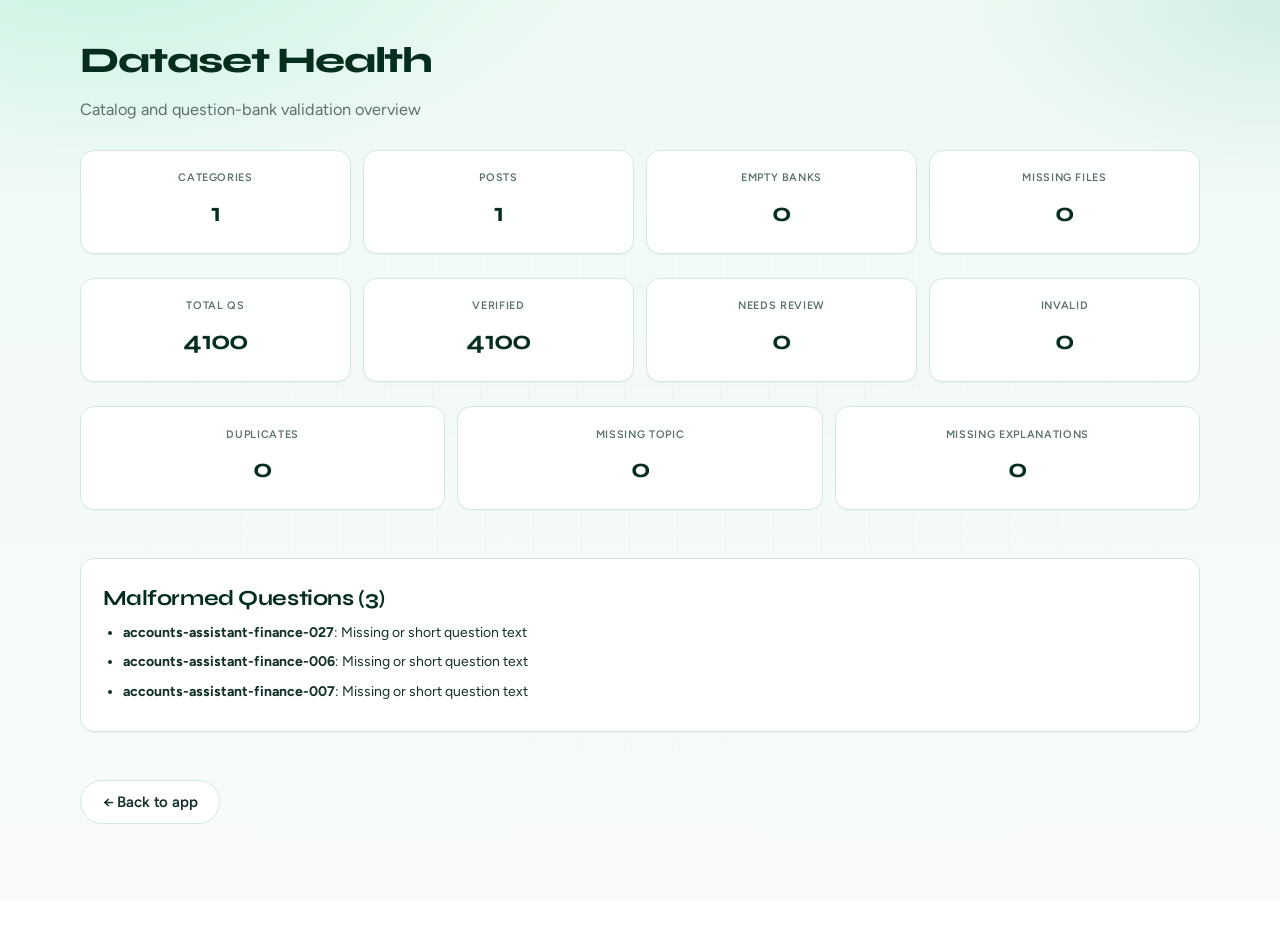
==== commit 482708e5: "Ship the official FAA 2025 bank, mocks, and emerald theme. Match Advt. 10 of 2025 (120 Q, −0.25, eig" ====
--- a/admin.html
+++ b/admin.html
@@ -3,7 +3,7 @@
 <head>
   <meta charset="UTF-8" />
   <meta name="viewport" content="width=device-width, initial-scale=1.0" />
-  <meta name="theme-color" content="#0b1f2a" />
+  <meta name="theme-color" content="#047857" />
   <link rel="icon" href="./assets/logo/logo.svg" type="image/svg+xml" />
   <meta name="robots" content="noindex" />
   <title>Admin | JKSSB PREP</title>
--- a/css/main.css
+++ b/css/main.css
@@ -1,26 +1,26 @@
 /* JKSSB PREP — Design system */
-@import url('https://fonts.googleapis.com/css2?family=Figtree:wght@400;500;600;700&family=Syne:wght@600;700;800&display=swap');
+@import url('https://fonts.googleapis.com/css2?family=Figtree:wght@400;500;600;700&family=Syne:wght@600;700;800&family=Noto+Nastaliq+Urdu:wght@400;700&display=swap');
 
 :root {
-  --ink: #0b1f2a;
-  --ink-soft: #163445;
-  --lake: #0f766e;
-  --lake-bright: #14b8a6;
-  --lake-soft: rgba(15, 118, 110, 0.12);
-  --ember: #e06b3c;
-  --ember-soft: rgba(224, 107, 60, 0.14);
-  --gold: #fbbf24;
+  --ink: #052e1f;
+  --ink-soft: #0b3d2c;
+  --lake: #059669;
+  --lake-bright: #34d399;
+  --lake-soft: rgba(5, 150, 105, 0.14);
+  --ember: #047857;
+  --ember-soft: rgba(4, 120, 87, 0.14);
+  --gold: #bbf7d0;
   --success: #15803d;
   --success-soft: rgba(21, 128, 61, 0.12);
-  --danger: #c24141;
-  --danger-soft: rgba(194, 65, 65, 0.12);
-  --mist: #f3f6f8;
-  --mist-deep: #e7eef2;
+  --danger: #dc2626;
+  --danger-soft: rgba(220, 38, 38, 0.12);
+  --mist: #f3faf6;
+  --mist-deep: #e4f4eb;
   --paper: #ffffff;
-  --text: #14212b;
-  --muted: #5b6b76;
-  --border: #d5e0e6;
-  --focus: #0f766e;
+  --text: #123028;
+  --muted: #5b7268;
+  --border: #d3e8dc;
+  --focus: #059669;
 
   /* aliases used across components */
   --color-primary: var(--ink);
@@ -45,8 +45,8 @@
   --radius: 14px;
   --radius-sm: 10px;
   --radius-lg: 22px;
-  --shadow: 0 1px 0 rgba(11, 31, 42, 0.04);
-  --shadow-md: 0 18px 40px rgba(11, 31, 42, 0.08);
+  --shadow: 0 1px 0 rgba(5, 46, 31, 0.04);
+  --shadow-md: 0 18px 40px rgba(5, 46, 31, 0.08);
   --max-width: 1120px;
   --nav-height: 72px;
   --bottom-nav-height: 70px;
@@ -70,9 +70,9 @@
   display: flex;
   flex-direction: column;
   background:
-    radial-gradient(900px 480px at 8% -8%, rgba(20, 184, 166, 0.16), transparent 55%),
-    radial-gradient(700px 420px at 100% 0%, rgba(224, 107, 60, 0.08), transparent 45%),
-    linear-gradient(180deg, #eef5f6 0%, var(--mist) 42%, #f8fafb 100%);
+    radial-gradient(900px 480px at 8% -8%, rgba(52, 211, 153, 0.22), transparent 55%),
+    radial-gradient(700px 420px at 100% 0%, rgba(5, 150, 105, 0.12), transparent 45%),
+    linear-gradient(180deg, #eefaf3 0%, var(--mist) 42%, #f8fbf9 100%);
   background-attachment: fixed;
 }
 
@@ -84,13 +84,15 @@
   z-index: 0;
   opacity: 0.4;
   background-image:
-    linear-gradient(rgba(11, 31, 42, 0.03) 1px, transparent 1px),
-    linear-gradient(90deg, rgba(11, 31, 42, 0.03) 1px, transparent 1px);
+    linear-gradient(rgba(5, 46, 31, 0.035) 1px, transparent 1px),
+    linear-gradient(90deg, rgba(5, 46, 31, 0.035) 1px, transparent 1px);
   background-size: 48px 48px;
   mask-image: radial-gradient(ellipse at center, black 20%, transparent 75%);
 }
 
 body > * { position: relative; z-index: 1; }
+#site-nav { z-index: 300; }
+.site-header { z-index: 300; }
 
 .container {
   width: 100%;
@@ -172,7 +174,7 @@
   width: 36px;
   height: 36px;
   border-radius: 10px;
-  box-shadow: 0 6px 16px rgba(15, 118, 110, 0.25);
+  box-shadow: 0 6px 16px rgba(5, 150, 105, 0.28);
 }
 
 .brand__name {
@@ -261,8 +263,8 @@
   align-items: flex-end;
   color: #f8fafb;
   background:
-    linear-gradient(115deg, rgba(11, 31, 42, 0.92) 0%, rgba(15, 118, 110, 0.78) 55%, rgba(224, 107, 60, 0.55) 100%),
-    radial-gradient(circle at 80% 20%, rgba(251, 191, 36, 0.35), transparent 40%);
+    linear-gradient(115deg, rgba(5, 46, 31, 0.94) 0%, rgba(4, 120, 87, 0.88) 52%, rgba(16, 185, 129, 0.78) 100%),
+    radial-gradient(circle at 82% 18%, rgba(187, 247, 208, 0.35), transparent 42%);
 }
 
 .site-hero__art {
@@ -331,7 +333,7 @@
 }
 
 .site-hero .btn--primary:hover {
-  background: #eef5f6;
+  background: #ecfdf5;
   color: var(--ink);
 }
 
--- a/css/components.css
+++ b/css/components.css
@@ -35,15 +35,15 @@
 }
 
 .btn--primary {
-  background: var(--ember);
-  color: #fff;
-  border-color: var(--ember);
-  box-shadow: 0 12px 28px rgba(224, 107, 60, 0.28);
+  background: var(--lake);
+  color: #fff;
+  border-color: var(--lake);
+  box-shadow: 0 12px 28px rgba(5, 150, 105, 0.28);
 }
 
 .btn--primary:hover:not(:disabled) {
-  background: #c95a30;
-  border-color: #c95a30;
+  background: #047857;
+  border-color: #047857;
   color: #fff;
 }
 
@@ -51,11 +51,11 @@
   background: var(--ember);
   color: #fff;
   border-color: var(--ember);
-  box-shadow: 0 12px 28px rgba(224, 107, 60, 0.28);
+  box-shadow: 0 12px 28px rgba(4, 120, 87, 0.28);
 }
 
 .btn--ember:hover:not(:disabled) {
-  background: #c95a30;
+  background: #065f46;
   color: #fff;
 }
 
@@ -71,14 +71,14 @@
 }
 
 .btn--secondary {
-  background: var(--lake);
-  color: #fff;
-  border-color: var(--lake);
+  background: var(--ink);
+  color: #fff;
+  border-color: var(--ink);
 }
 
 .btn--secondary:hover:not(:disabled) {
-  background: #0d655e;
-  border-color: #0d655e;
+  background: var(--ink-soft);
+  border-color: var(--ink-soft);
   color: #fff;
 }
 
@@ -119,15 +119,15 @@
 
 .btn--icon:hover:not(:disabled),
 .bookmark-btn:hover:not(:disabled) {
-  border-color: var(--gold);
-  color: var(--ember);
-  background: var(--ember-soft);
+  border-color: var(--lake);
+  color: var(--lake);
+  background: var(--lake-soft);
 }
 
 .bookmark-btn[aria-pressed="true"] {
-  border-color: var(--gold);
-  color: var(--ember);
-  background: var(--ember-soft);
+  border-color: var(--lake);
+  color: var(--lake);
+  background: var(--lake-soft);
 }
 
 /* ── Cards & lists ───────────────────────────────────────── */
@@ -163,7 +163,7 @@
 }
 
 .badge--muted {
-  background: rgba(11, 31, 42, 0.06);
+  background: rgba(5, 46, 31, 0.06);
   color: var(--muted);
 }
 
@@ -215,7 +215,7 @@
   color: #f8fafb;
   overflow: hidden;
   background:
-    linear-gradient(125deg, rgba(11, 31, 42, 0.94) 0%, rgba(15, 118, 110, 0.82) 52%, rgba(224, 107, 60, 0.5) 100%);
+    linear-gradient(125deg, rgba(5, 46, 31, 0.94) 0%, rgba(4, 120, 87, 0.88) 52%, rgba(16, 185, 129, 0.72) 100%);
 }
 
 .hero::before {
@@ -310,7 +310,7 @@
   margin-bottom: 0.5rem;
   color: #f8fafb;
   background:
-    linear-gradient(125deg, rgba(11, 31, 42, 0.94) 0%, rgba(15, 118, 110, 0.82) 52%, rgba(224, 107, 60, 0.5) 100%);
+    linear-gradient(125deg, rgba(5, 46, 31, 0.94) 0%, rgba(4, 120, 87, 0.88) 52%, rgba(16, 185, 129, 0.72) 100%);
 }
 
 .hero-stage__inner { max-width: var(--max-width); margin: 0 auto; padding: 0 1.35rem; }
@@ -776,6 +776,26 @@
   margin: 0;
   font-size: 0.875rem;
   color: var(--muted);
+}
+
+.subject-grid {
+  display: grid;
+  grid-template-columns: repeat(auto-fit, minmax(220px, 1fr));
+  gap: 0.75rem;
+  margin: 0.75rem 0 0;
+}
+
+button.post-hub__action {
+  cursor: pointer;
+  font: inherit;
+  text-align: left;
+  width: 100%;
+}
+
+.post-hub__action--active {
+  border-color: var(--lake);
+  box-shadow: var(--shadow-md);
+  background: var(--lake-soft);
 }
 
 /* ── Learning loop ─────────────────────────────────────────── */
@@ -1055,10 +1075,12 @@
     box-shadow var(--transition);
 }
 
-.option-btn:hover:not(:disabled),
-.option:hover:not(:disabled) {
-  border-color: var(--lake);
-  background: var(--lake-soft);
+@media (hover: hover) and (pointer: fine) {
+  .option-btn:hover:not(:disabled),
+  .option:hover:not(:disabled) {
+    border-color: var(--lake);
+    background: var(--lake-soft);
+  }
 }
 
 .option-btn:focus-visible,
@@ -1068,14 +1090,18 @@
 }
 
 .option-btn--selected,
-.option--selected {
+.option--selected,
+.option-btn[aria-pressed="true"],
+.option-btn[aria-checked="true"] {
   border-color: var(--lake);
   background: var(--lake-soft);
-  box-shadow: inset 0 0 0 1px rgba(15, 118, 110, 0.2);
+  box-shadow: inset 0 0 0 1px rgba(5, 150, 105, 0.35);
 }
 
 .option-btn--selected .option-btn__id,
-.option--selected .option-btn__id {
+.option--selected .option-btn__id,
+.option-btn[aria-pressed="true"] .option-btn__id,
+.option-btn[aria-checked="true"] .option-btn__id {
   background: var(--lake);
   color: #fff;
 }
@@ -1311,9 +1337,9 @@
 }
 
 .test-navigator__item--current {
-  background: var(--ink);
-  color: #fff;
-  border-color: var(--ink);
+  background: var(--lake);
+  color: #fff;
+  border-color: var(--lake);
 }
 
 /* ── Stats & progress ──────────────────────────────────────── */
@@ -1622,7 +1648,7 @@
 .modal-overlay {
   position: fixed;
   inset: 0;
-  background: rgba(11, 31, 42, 0.52);
+  background: rgba(5, 46, 31, 0.52);
   backdrop-filter: blur(4px);
   display: flex;
   align-items: center;
@@ -1772,69 +1798,6 @@
   padding-top: 0.5rem;
 }
 
-.option-btn {
-  width: 100%;
-  text-align: left;
-  display: flex;
-  align-items: flex-start;
-  gap: 0.85rem;
-  min-height: 56px;
-  padding: 0.95rem 1.1rem;
-  border: 1.5px solid var(--border);
-  border-radius: var(--radius);
-  background: #fff;
-  cursor: pointer;
-  font-family: var(--font-body);
-  font-size: 1rem;
-  line-height: 1.45;
-  color: var(--text);
-  transition: border-color var(--transition), background var(--transition), transform var(--transition);
-}
-
-.option-btn:hover:not(:disabled) {
-  border-color: var(--lake);
-  background: var(--lake-soft);
-}
-
-.option-btn--selected {
-  border-color: var(--lake);
-  background: var(--lake-soft);
-  box-shadow: inset 0 0 0 1px var(--lake);
-}
-
-.option-btn--correct {
-  border-color: var(--success);
-  background: var(--success-soft);
-}
-
-.option-btn--incorrect {
-  border-color: var(--danger);
-  background: var(--danger-soft);
-}
-
-.option-btn__id {
-  flex-shrink: 0;
-  width: 1.85rem;
-  height: 1.85rem;
-  border-radius: 999px;
-  display: inline-flex;
-  align-items: center;
-  justify-content: center;
-  font-weight: 700;
-  font-size: 0.85rem;
-  background: var(--mist-deep);
-  color: var(--ink);
-}
-
-.option-btn--correct .option-btn__id { background: var(--success); color: #fff; }
-.option-btn--incorrect .option-btn__id { background: var(--danger); color: #fff; }
-
-.options-grid {
-  display: flex;
-  flex-direction: column;
-  gap: 0.7rem;
-}
-
 .question-panel__text,
 .question-card__text {
   font-size: 1.08rem;
@@ -1946,13 +1909,57 @@
   letter-spacing: -0.02em;
 }
 
-.test-navigator__item--current {
-  background: var(--lake) !important;
-  color: #fff !important;
-  border-color: var(--lake) !important;
-}
-
-.test-navigator__item--answered {
-  background: var(--lake-soft) !important;
-  border-color: rgba(15, 118, 110, 0.4) !important;
-}
+/* Typing drill */
+.typing-input {
+  width: 100%;
+  margin-top: 1rem;
+  padding: 1rem 1.1rem;
+  border: 1.5px solid var(--border);
+  border-radius: var(--radius);
+  font-family: var(--font-body);
+  font-size: 1.05rem;
+  line-height: 1.55;
+  resize: vertical;
+  background: #fff;
+  color: var(--text);
+}
+.typing-input:focus {
+  outline: none;
+  border-color: var(--lake);
+  box-shadow: 0 0 0 4px var(--lake-soft);
+}
+
+/* Urdu / RTL support */
+:lang(ur),
+.question-panel__text:lang(ur),
+.option-btn__text:lang(ur) {
+  font-family: 'Noto Nastaliq Urdu', 'Urdu Typesetting', 'Geeza Pro', 'Segoe UI', sans-serif;
+  line-height: 2;
+  direction: rtl;
+  text-align: right;
+}
+
+.option-btn[lang="ur"] {
+  direction: rtl;
+  text-align: right;
+}
+
+.week-plan {
+  margin: 0;
+  padding-left: 1.25rem;
+  display: grid;
+  gap: 0.55rem;
+}
+
+.week-plan__item {
+  display: grid;
+  grid-template-columns: 3rem 1fr;
+  gap: 0.65rem;
+  color: var(--text);
+  line-height: 1.4;
+}
+
+.week-plan__item strong {
+  color: var(--ink);
+  font-family: var(--font-display);
+}
--- a/css/responsive.css
+++ b/css/responsive.css
@@ -65,6 +65,7 @@
   .bottom-nav {
     display: flex;
     align-items: stretch;
+    z-index: 400;
   }
 
   main#main-content,
@@ -134,6 +135,10 @@
   .post-actions .btn,
   .post-hub__action {
     width: 100%;
+  }
+
+  .subject-grid {
+    grid-template-columns: 1fr;
   }
 
   .browse-tabs {
@@ -153,6 +158,60 @@
   .continue-strip {
     flex-direction: column;
     align-items: stretch;
+  }
+
+  .post-hub__stats {
+    grid-template-columns: repeat(2, minmax(0, 1fr));
+    gap: 0.65rem;
+  }
+
+  .mock-layout {
+    grid-template-columns: 1fr;
+  }
+
+  .mock-nav-slot {
+    order: 2;
+    overflow-x: auto;
+  }
+
+  .test-navigator {
+    display: flex;
+    flex-wrap: nowrap;
+    overflow-x: auto;
+    gap: 0.35rem;
+    padding-bottom: 0.25rem;
+    -webkit-overflow-scrolling: touch;
+  }
+
+  .mock-controls {
+    position: sticky;
+    bottom: calc(var(--bottom-nav-height) + 0.5rem);
+    display: grid;
+    grid-template-columns: 1fr 1fr;
+    gap: 0.5rem;
+    background: rgba(255, 255, 255, 0.96);
+    backdrop-filter: blur(10px);
+    padding: 0.65rem;
+    border: 1px solid var(--border);
+    border-radius: var(--radius);
+    z-index: 50;
+  }
+
+  .mock-controls #mock-submit {
+    grid-column: 1 / -1;
+  }
+
+  .question-panel__header {
+    flex-wrap: wrap;
+    gap: 0.35rem;
+  }
+
+  .typing-input {
+    font-size: 16px; /* avoid iOS zoom */
+  }
+
+  .week-plan {
+    padding-left: 1.1rem;
   }
 }
 
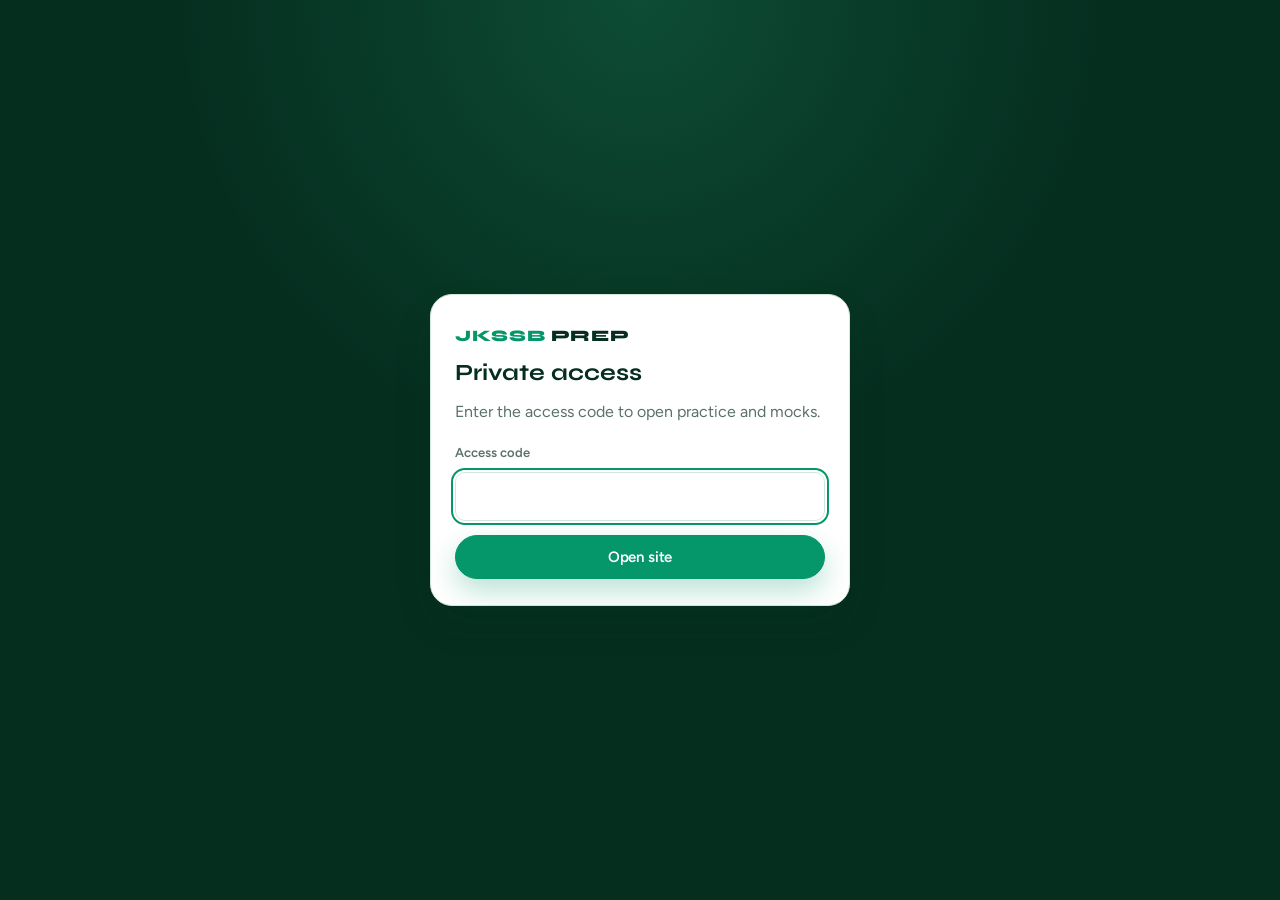
==== commit 6c10e236: "Add a site access gate so casual visitors cannot open tests from the public link." ====
--- a/admin.html
+++ b/admin.html
@@ -5,6 +5,7 @@
   <meta name="viewport" content="width=device-width, initial-scale=1.0" />
   <meta name="theme-color" content="#047857" />
   <link rel="icon" href="./assets/logo/logo.svg" type="image/svg+xml" />
+  <script src="./js/gate.js"></script>
   <meta name="robots" content="noindex" />
   <title>Admin | JKSSB PREP</title>
   <link rel="stylesheet" href="./css/main.css" />
--- a/css/main.css
+++ b/css/main.css
@@ -69,28 +69,28 @@
   min-height: 100vh;
   display: flex;
   flex-direction: column;
-  background:
-    radial-gradient(900px 480px at 8% -8%, rgba(52, 211, 153, 0.22), transparent 55%),
-    radial-gradient(700px 420px at 100% 0%, rgba(5, 150, 105, 0.12), transparent 45%),
-    linear-gradient(180deg, #eefaf3 0%, var(--mist) 42%, #f8fbf9 100%);
+  background: #f3f5f2;
   background-attachment: fixed;
 }
 
+html.site-locked:not(.site-unlocked) body {
+  background: #052e1f;
+}
+
+html.site-locked:not(.site-unlocked) body > *:not(#site-gate) {
+  display: none !important;
+}
+
 body::before {
-  content: '';
-  position: fixed;
-  inset: 0;
-  pointer-events: none;
-  z-index: 0;
-  opacity: 0.4;
-  background-image:
-    linear-gradient(rgba(5, 46, 31, 0.035) 1px, transparent 1px),
-    linear-gradient(90deg, rgba(5, 46, 31, 0.035) 1px, transparent 1px);
-  background-size: 48px 48px;
-  mask-image: radial-gradient(ellipse at center, black 20%, transparent 75%);
-}
-
-body > * { position: relative; z-index: 1; }
+  display: none;
+}
+
+body.exam-mode .site-footer { display: none; }
+body.exam-mode .bottom-nav { display: none !important; }
+body.exam-mode main#main-content,
+body.exam-mode main.container {
+  padding-bottom: 2rem;
+}
 #site-nav { z-index: 300; }
 .site-header { z-index: 300; }
 
--- a/css/components.css
+++ b/css/components.css
@@ -167,10 +167,19 @@
   color: var(--muted);
 }
 
-.badge--outline {
-  background: transparent;
-  border: 1px solid var(--border);
-  color: var(--muted);
+.badge--generated {
+  background: rgba(180, 83, 9, 0.12);
+  color: #9a3412;
+}
+
+.badge--human-reviewed {
+  background: rgba(4, 120, 87, 0.14);
+  color: var(--lake);
+}
+
+.badge--official-pyq {
+  background: rgba(15, 118, 110, 0.16);
+  color: #0f766e;
 }
 
 .chip,
@@ -779,23 +788,50 @@
 }
 
 .subject-grid {
-  display: grid;
-  grid-template-columns: repeat(auto-fit, minmax(220px, 1fr));
-  gap: 0.75rem;
+  display: flex;
+  flex-wrap: wrap;
+  gap: 0.5rem;
   margin: 0.75rem 0 0;
 }
 
-button.post-hub__action {
+.subject-chip {
+  display: inline-flex;
+  flex-direction: column;
+  align-items: flex-start;
+  gap: 0.1rem;
+  min-height: 48px;
+  padding: 0.55rem 0.9rem;
+  border: 1.5px solid var(--border);
+  border-radius: 999px;
+  background: var(--paper);
+  color: var(--ink);
   cursor: pointer;
   font: inherit;
   text-align: left;
-  width: 100%;
-}
-
-.post-hub__action--active {
+  transition: border-color var(--transition), background var(--transition), color var(--transition);
+}
+
+.subject-chip:hover {
   border-color: var(--lake);
-  box-shadow: var(--shadow-md);
-  background: var(--lake-soft);
+}
+
+.subject-chip.is-active {
+  background: var(--ink);
+  border-color: var(--ink);
+  color: #fff;
+}
+
+.subject-chip__title {
+  font-size: 0.92rem;
+  font-weight: 700;
+  line-height: 1.2;
+}
+
+.subject-chip__meta {
+  margin: 0;
+  font-size: 0.7rem;
+  font-weight: 600;
+  opacity: 0.72;
 }
 
 /* ── Learning loop ─────────────────────────────────────────── */
@@ -1056,16 +1092,16 @@
 .option-btn,
 .option {
   display: flex;
-  align-items: flex-start;
+  align-items: center;
   gap: 0.9rem;
   width: 100%;
-  min-height: 56px;
-  padding: 0.9rem 1.1rem;
-  border: 2px solid var(--border);
-  border-radius: var(--radius-sm);
-  background: var(--paper);
+  min-height: 58px;
+  padding: 0.85rem 1rem;
+  border: 1.5px solid var(--border);
+  border-radius: 16px;
+  background: #fff;
   font-family: var(--font-body);
-  font-size: 1rem;
+  font-size: 1.02rem;
   line-height: 1.45;
   text-align: left;
   cursor: pointer;
@@ -1076,10 +1112,10 @@
 }
 
 @media (hover: hover) and (pointer: fine) {
-  .option-btn:hover:not(:disabled),
-  .option:hover:not(:disabled) {
-    border-color: var(--lake);
-    background: var(--lake-soft);
+  .option-btn:hover:not(:disabled):not(.option-btn--selected):not(.option-btn--correct):not(.option-btn--incorrect),
+  .option:hover:not(:disabled):not(.option--selected) {
+    border-color: #b7d4c4;
+    background: #fbfdfb;
   }
 }
 
@@ -1094,8 +1130,8 @@
 .option-btn[aria-pressed="true"],
 .option-btn[aria-checked="true"] {
   border-color: var(--lake);
-  background: var(--lake-soft);
-  box-shadow: inset 0 0 0 1px rgba(5, 150, 105, 0.35);
+  background: #ecfdf5;
+  box-shadow: none;
 }
 
 .option-btn--selected .option-btn__id,
@@ -1103,7 +1139,24 @@
 .option-btn[aria-pressed="true"] .option-btn__id,
 .option-btn[aria-checked="true"] .option-btn__id {
   background: var(--lake);
-  color: #fff;
+  border-color: var(--lake);
+  color: #fff;
+}
+
+.option-btn__id {
+  flex-shrink: 0;
+  width: 2.35rem;
+  height: 2.35rem;
+  display: flex;
+  align-items: center;
+  justify-content: center;
+  border-radius: 999px;
+  border: 2px solid var(--border);
+  background: #fff;
+  font-weight: 800;
+  font-size: 0.95rem;
+  color: var(--ink);
+  transition: background var(--transition), color var(--transition), border-color var(--transition);
 }
 
 .option-btn--correct,
@@ -1125,34 +1178,21 @@
   cursor: default;
 }
 
-.option-btn__id {
-  flex-shrink: 0;
-  width: 2rem;
-  height: 2rem;
-  display: flex;
-  align-items: center;
-  justify-content: center;
-  border-radius: 8px;
-  background: var(--mist-deep);
-  font-weight: 700;
-  font-size: 0.8125rem;
-  color: var(--ink);
-  transition: background var(--transition), color var(--transition);
-}
-
 .option-btn--correct .option-btn__id {
   background: var(--success);
+  border-color: var(--success);
   color: #fff;
 }
 
 .option-btn--incorrect .option-btn__id {
   background: var(--danger);
+  border-color: var(--danger);
   color: #fff;
 }
 
 .option-btn__text {
   flex: 1;
-  padding-top: 0.15rem;
+  padding-top: 0;
 }
 
 .option-btn__mark {
@@ -1306,19 +1346,20 @@
 }
 
 .test-navigator {
-  display: flex;
-  flex-wrap: wrap;
-  gap: 0.4rem;
+  display: grid;
+  grid-template-columns: repeat(6, minmax(0, 1fr));
+  gap: 0.35rem;
 }
 
 .test-navigator__item {
-  min-width: 44px;
-  min-height: 44px;
-  border: 1px solid var(--border);
-  border-radius: var(--radius-sm);
-  background: var(--paper);
-  font-size: 0.8125rem;
-  font-weight: 600;
+  min-width: 0;
+  width: 100%;
+  min-height: 36px;
+  border: 1px solid var(--border);
+  border-radius: 8px;
+  background: var(--paper);
+  font-size: 0.75rem;
+  font-weight: 700;
   cursor: pointer;
   font-family: var(--font-body);
   color: var(--text);
@@ -1565,6 +1606,17 @@
   gap: 0.75rem 1rem;
   font-size: 0.8125rem;
   margin-bottom: 0.65rem;
+}
+
+.mistake-card__explanation {
+  margin: 0 0 0.75rem;
+  font-size: 0.875rem;
+  line-height: 1.55;
+  color: var(--ink);
+}
+
+.mistake-card__explanation--muted {
+  color: var(--muted);
 }
 
 .mistake-card__meta {
@@ -1963,3 +2015,91 @@
   color: var(--ink);
   font-family: var(--font-display);
 }
+
+/* ── Site password gate ──────────────────────────────────── */
+
+.site-gate {
+  position: fixed;
+  inset: 0;
+  z-index: 4000;
+  display: flex;
+  align-items: center;
+  justify-content: center;
+  padding: 1.25rem;
+  background:
+    radial-gradient(circle at top, rgba(52, 211, 153, 0.18), transparent 42%),
+    #052e1f;
+}
+
+.site-gate__card {
+  width: min(100%, 420px);
+  padding: 1.75rem 1.5rem 1.6rem;
+  border-radius: var(--radius-lg);
+  background: var(--paper);
+  border: 1px solid var(--border);
+  box-shadow: var(--shadow-md);
+}
+
+.site-gate__brand {
+  margin: 0 0 0.35rem;
+  font-family: var(--font-display);
+  font-weight: 800;
+  letter-spacing: 0.04em;
+  color: var(--lake);
+}
+
+.site-gate__brand em {
+  font-style: normal;
+  color: var(--ink);
+}
+
+.site-gate__title {
+  margin: 0 0 0.45rem;
+  font-family: var(--font-display);
+  font-size: 1.45rem;
+  color: var(--ink);
+}
+
+.site-gate__copy,
+.site-gate__label {
+  color: var(--muted);
+}
+
+.site-gate__copy {
+  margin: 0 0 1.15rem;
+}
+
+.site-gate__form {
+  display: grid;
+  gap: 0.55rem;
+}
+
+.site-gate__label {
+  font-size: 0.8125rem;
+  font-weight: 600;
+}
+
+.site-gate__input {
+  min-height: 44px;
+  padding: 0.65rem 0.85rem;
+  border: 1px solid var(--border);
+  border-radius: var(--radius-sm);
+  font: inherit;
+  color: var(--text);
+}
+
+.site-gate__input:focus {
+  outline: 2px solid var(--focus);
+  outline-offset: 2px;
+}
+
+.site-gate__error {
+  margin: 0;
+  color: var(--danger);
+  font-size: 0.875rem;
+}
+
+.site-gate__submit {
+  margin-top: 0.35rem;
+  width: 100%;
+}
--- a/css/responsive.css
+++ b/css/responsive.css
@@ -26,7 +26,7 @@
   min-height: 44px;
   color: var(--muted);
   text-decoration: none;
-  font-size: 0.58rem;
+  font-size: 0.7rem;
   font-weight: 700;
   padding: 0.35rem 0.05rem;
   letter-spacing: 0.01em;
@@ -138,7 +138,12 @@
   }
 
   .subject-grid {
-    grid-template-columns: 1fr;
+    gap: 0.45rem;
+  }
+
+  .subject-chip {
+    min-height: 44px;
+    padding: 0.45rem 0.8rem;
   }
 
   .browse-tabs {
@@ -175,12 +180,10 @@
   }
 
   .test-navigator {
-    display: flex;
-    flex-wrap: nowrap;
-    overflow-x: auto;
-    gap: 0.35rem;
-    padding-bottom: 0.25rem;
-    -webkit-overflow-scrolling: touch;
+    display: grid;
+    grid-template-columns: repeat(8, minmax(0, 1fr));
+    overflow: visible;
+    gap: 0.3rem;
   }
 
   .mock-controls {
@@ -197,6 +200,10 @@
     z-index: 50;
   }
 
+  body.exam-mode .mock-controls {
+    bottom: 0.5rem;
+  }
+
   .mock-controls #mock-submit {
     grid-column: 1 / -1;
   }
@@ -217,7 +224,7 @@
 
 @media (min-width: 901px) {
   .mock-layout {
-    grid-template-columns: 210px 1fr;
+    grid-template-columns: 232px 1fr;
   }
 
   .mock-nav-slot {
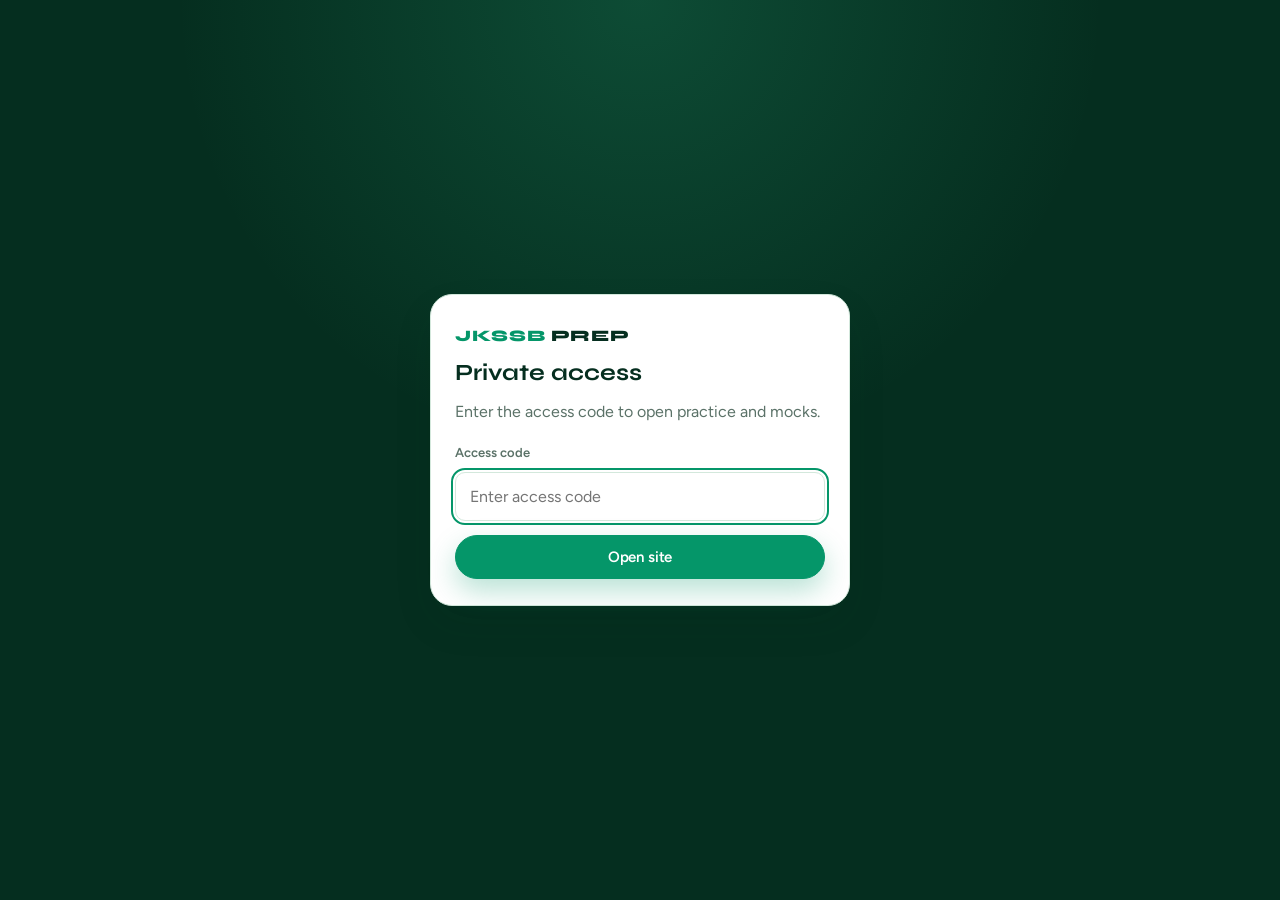
==== commit b9c63e5d: "Bust the cached app shell so the access gate actually appears." ====
--- a/admin.html
+++ b/admin.html
@@ -5,7 +5,7 @@
   <meta name="viewport" content="width=device-width, initial-scale=1.0" />
   <meta name="theme-color" content="#047857" />
   <link rel="icon" href="./assets/logo/logo.svg" type="image/svg+xml" />
-  <script src="./js/gate.js"></script>
+  <script src="./js/gate.js?v=9"></script>
   <meta name="robots" content="noindex" />
   <title>Admin | JKSSB PREP</title>
   <link rel="stylesheet" href="./css/main.css" />
